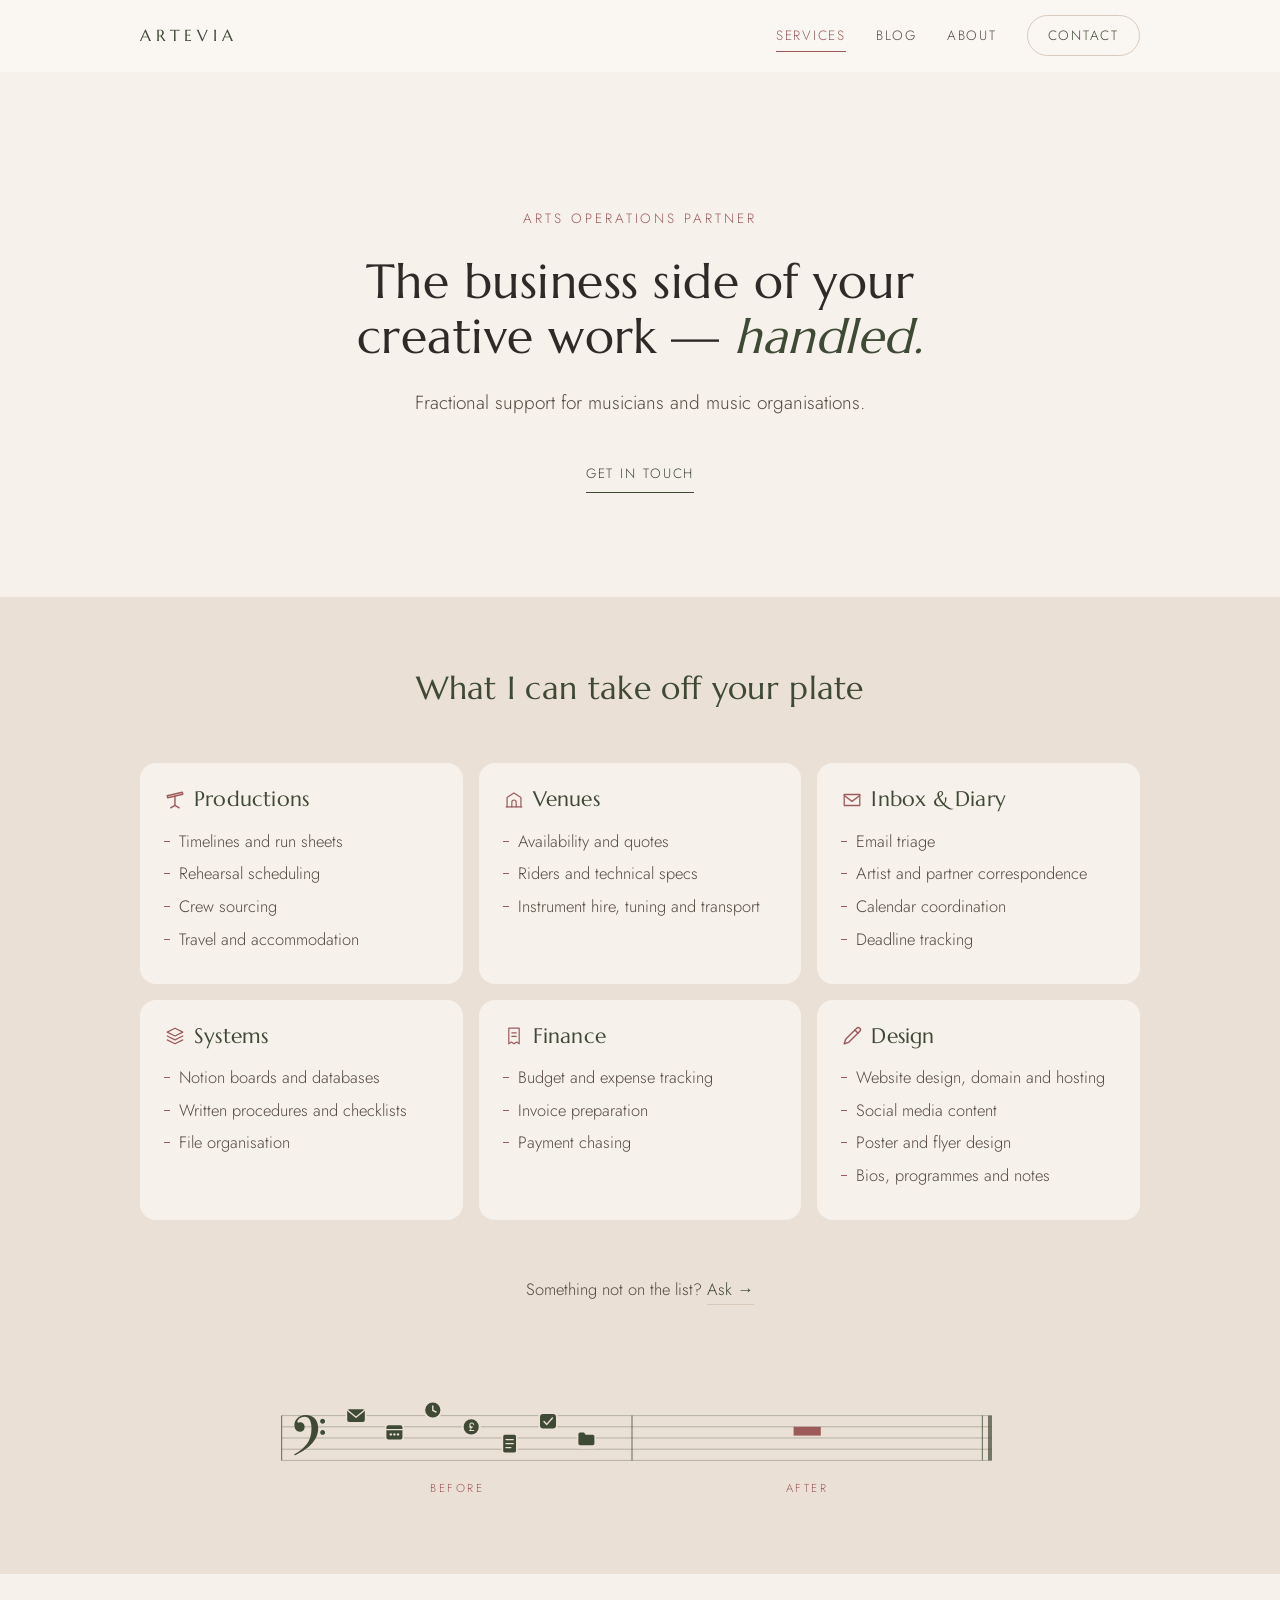
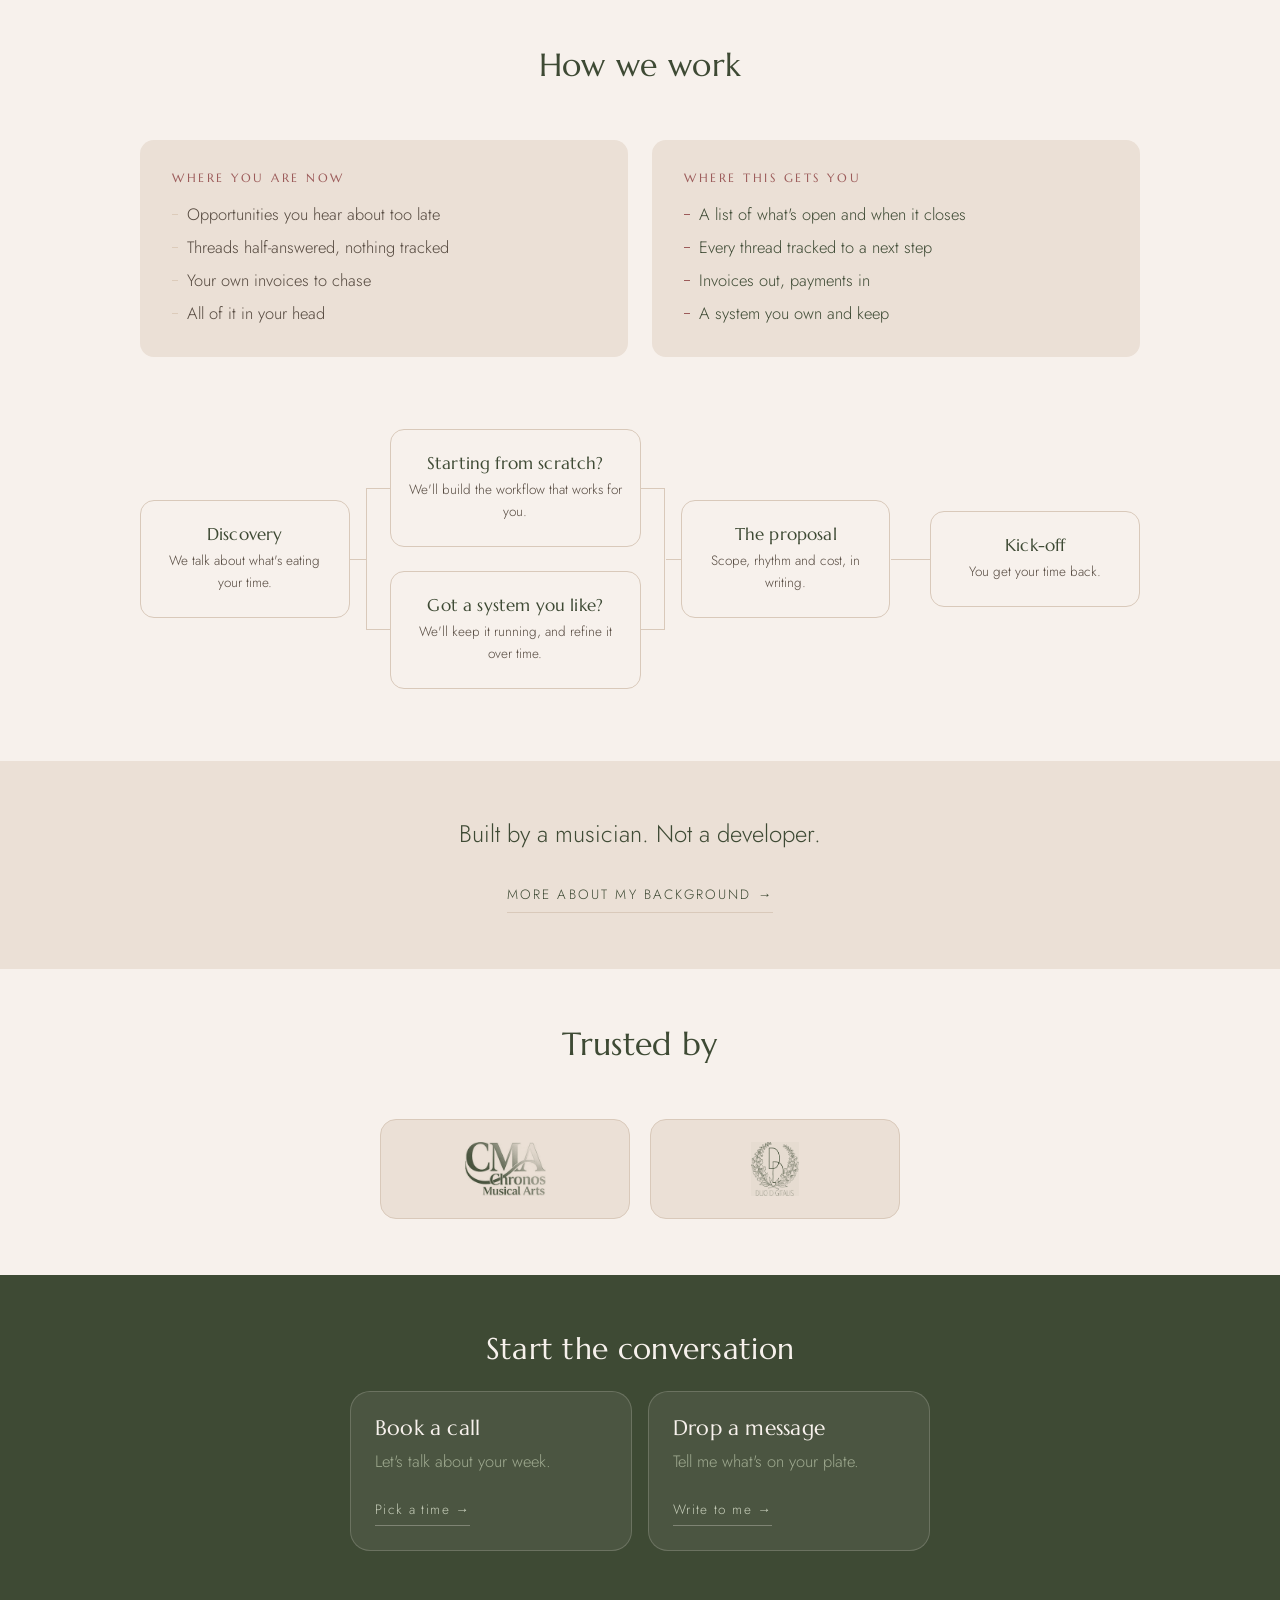
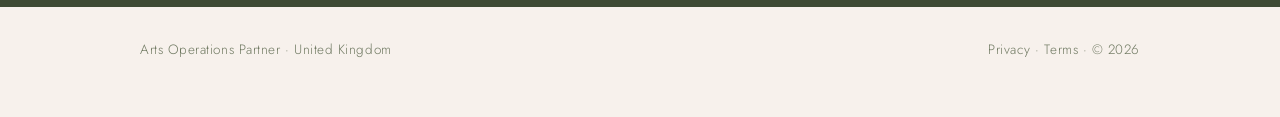
==== site/index.html @ c89f36dd "change calendly link" ====
<!DOCTYPE html>
<html lang="en">
<head>
<meta charset="UTF-8">
<meta name="viewport" content="width=device-width, initial-scale=1.0">
<title>Arts Operations Partner — for musicians and music organisations</title>

<link rel="preload" href="fonts/marcellus-latin-400-normal.woff2" as="font" type="font/woff2" crossorigin>
<link rel="preload" href="fonts/jost-latin-400-normal.woff2" as="font" type="font/woff2" crossorigin>
<link rel="stylesheet" href="site.css">
</head>
<body>

<!-- sticky top nav -->
<div class="nav nav--menu" id="nav">
  <div class="shell">
    <a class="mark" href="#top" aria-label="Back to top">
      <span class="wordmark">ArteVia</span>
    </a>
    <div class="nav-links">
      <a href="#services" data-target="services">Services</a>
      <a href="blog.html">Blog</a>
      <a href="about.html">About</a>
      <a class="nav-cta" href="#contact">Contact</a>
    </div>
    <button class="nav-toggle" id="navToggle" aria-expanded="false" aria-controls="navPanel" aria-label="Menu">
      <span></span><span></span><span></span>
    </button>
  </div>
  <div class="nav-panel" id="navPanel">
    <a href="#services">Services</a>
    <a href="blog.html">Blog</a>
    <a href="about.html">About</a>
    <a href="#contact">Contact</a>
  </div>
</div>

<div class="shell" id="top">
  <div class="hero">


    <div class="eyebrow">Arts Operations Partner</div>
    <h1>The business side of your creative work — <em>handled.</em></h1>
    <p class="hero-sub">Fractional support for musicians and music organisations.</p>
    <a class="cta" href="#contact">Get in touch</a>
  </div>
</div>

<section class="alt" id="services">
  <div class="shell">
    <h2 class="sec-h">What I can take off your plate</h2>
    <!-- Six outline marks, defined once and placed with <use>. Outline here
         deliberately: the notation figure below uses filled icons, so the two
         sets read as different kinds of thing. -->
    <svg class="ic-sprite" aria-hidden="true" focusable="false"><defs>
      <g id="ai-productions"><g transform="translate(-1.44 -3.08) scale(1.0968)"><path d="M4.5 9.5 L19.5 6 L20 8 L5 11.5 Z"/><path d="M12.2 10 V19"/><path d="M8 21.5 L12.2 19 L16.4 21.5"/></g></g>
      <g id="ai-venues"><g transform="translate(0.67 0.67) scale(0.9444)"><path d="M4 20 V9 L12 4 L20 9 V20"/><path d="M3 20 H21"/><path d="M9.5 20 V14.5 a2.5 2.5 0 0 1 5 0 V20"/></g></g>
      <g id="ai-inbox"><path d="M3.5 6 h17 v12 h-17 Z"/><path d="M3.5 7 L12 13.5 L20.5 7"/></g>
      <g id="ai-systems"><g transform="translate(0.67 0.67) scale(0.9444)"><path d="M12 3 L21 7.5 L12 12 L3 7.5 Z"/><path d="M3 12 L12 16.5 L21 12"/><path d="M3 16.5 L12 21 L21 16.5"/></g></g>
      <g id="ai-finance"><g transform="translate(0.67 0.67) scale(0.9444)"><path d="M6 3 h12 v18 l-3 -2 l-3 2 l-3 -2 l-3 2 Z"/><path d="M9.5 8.5 h5"/><path d="M9.5 12.5 h5"/></g></g>
      <g id="ai-design"><g transform="translate(-0.97 -1.87) scale(1.1184)"><path d="M4 20 l1.4 -4.4 L16.2 4.8 a2.1 2.1 0 0 1 3 3 L8.4 18.6 Z"/><path d="M14.4 6.6 l3 3"/></g></g>
    </defs></svg>

    <div class="areas">

      <div class="area">
        <div class="area-head">
          <svg class="area-ic" viewBox="0 0 24 24" aria-hidden="true"><use href="#ai-productions"/></svg>
          <h3>Productions</h3>
        </div>
        <ul>
        <li>Timelines and run sheets</li>
        <li>Rehearsal scheduling</li>
        <li>Crew sourcing</li>
        <li>Travel and accommodation</li>
        </ul>
      </div>

      <div class="area">
        <div class="area-head">
          <svg class="area-ic" viewBox="0 0 24 24" aria-hidden="true"><use href="#ai-venues"/></svg>
          <h3>Venues</h3>
        </div>
        <ul>
        <li>Availability and quotes</li>
        <li>Riders and technical specs</li>
        <li>Instrument hire, tuning and transport</li>
        </ul>
      </div>

      <div class="area">
        <div class="area-head">
          <svg class="area-ic" viewBox="0 0 24 24" aria-hidden="true"><use href="#ai-inbox"/></svg>
          <h3>Inbox &amp; Diary</h3>
        </div>
        <ul>
        <li>Email triage</li>
        <li>Artist and partner correspondence</li>
        <li>Calendar coordination</li>
        <li>Deadline tracking</li>
        </ul>
      </div>

      <div class="area">
        <div class="area-head">
          <svg class="area-ic" viewBox="0 0 24 24" aria-hidden="true"><use href="#ai-systems"/></svg>
          <h3>Systems</h3>
        </div>
        <ul>
        <li>Notion boards and databases</li>
        <li>Written procedures and checklists</li>
        <li>File organisation</li>
        </ul>
      </div>

      <div class="area">
        <div class="area-head">
          <svg class="area-ic" viewBox="0 0 24 24" aria-hidden="true"><use href="#ai-finance"/></svg>
          <h3>Finance</h3>
        </div>
        <ul>
        <li>Budget and expense tracking</li>
        <li>Invoice preparation</li>
        <li>Payment chasing</li>
        </ul>
      </div>

      <div class="area">
        <div class="area-head">
          <svg class="area-ic" viewBox="0 0 24 24" aria-hidden="true"><use href="#ai-design"/></svg>
          <h3>Design</h3>
        </div>
        <ul>
        <li>Website design, domain and hosting</li>
        <li>Social media content</li>
        <li>Poster and flyer design</li>
        <li>Bios, programmes and notes</li>
        </ul>
      </div>

    </div>


    <p class="pkg-more">Something not on the list? <a href="#contact">Ask →</a></p>


    <!-- Every part is defined once in <defs> and placed with <use>. To remove an
         icon, delete its <use> line — the definition stays put. To move one,
         change its x and y. Nothing here is a single welded drawing. -->
    <div class="bar-wrap">
      <svg class="bar-fig" viewBox="0 8 900 81" role="img"
           aria-label="A musical stave in two bars. The first has a key signature made of admin icons; the second contains only a rest.">
        <defs>

          <!-- structure -->
          <g id="fig-stave">
            <line x1="2" y1="30" x2="890" y2="30"/><line x1="2" y1="44" x2="890" y2="44"/>
            <line x1="2" y1="58" x2="890" y2="58"/><line x1="2" y1="72" x2="890" y2="72"/>
            <line x1="2" y1="86" x2="890" y2="86"/>
          </g>
          <g id="fig-bar"><line x1="0" y1="30" x2="0" y2="86"/></g>
          <g id="fig-end">
            <line class="barline" x1="0" y1="30" x2="0" y2="86"/>
            <rect class="barline-thick" x="7" y="30" width="5" height="56"/>
          </g>

          <!-- F clef, Bravura (SIL OFL). SMuFL: 1 em = 4 staff spaces, so at
               14px spacing the scale is 56/1000. y is flipped, font-up to SVG-down. -->
          <g id="fig-clef"><path class="fg" transform="scale(0.056,-0.056)" d="M8 -635C13 -635 19 -633 25 -630C271 -510 531 -332 531 -28C531 146 425 262 252 262C78 262 0 135 0 39C0 -41 42 -110 123 -110C186 -110 229 -66 229 -4C229 60 182 100 133 100C106 100 96 93 83 93C70 93 67 101 67 111C67 151 127 224 229 224C335 224 381 120 381 -37C381 -316 243 -472 10 -605C1 -610 -5 -615 -5 -623C-5 -629 -1 -635 8 -635ZM629 70C660 70 684 94 684 125C684 156 660 180 629 180C598 180 574 156 574 125C574 94 598 70 629 70ZM630 -179C661 -179 684 -156 684 -125C684 -94 661 -71 630 -71C599 -71 576 -94 576 -125C576 -156 599 -179 630 -179Z"/></g>

          <g id="fig-rest"><rect class="rest" x="-17" y="0" width="34" height="11"/></g>

          <!-- icons. Each begins with a .ko shape in the section colour, so the
               stave lines stop at the icon instead of running through it. -->
          <g id="ic-mail">
            <rect class="ko" x="-13" y="-10" width="26" height="20" rx="3"/>
            <rect class="fg" x="-11" y="-8" width="22" height="16" rx="2.5"/>
            <path class="ko-line" d="M-11 -7 L0 2 L11 -7"/>
          </g>
          <g id="ic-cal">
            <rect class="ko" x="-12" y="-11" width="24" height="22" rx="3"/>
            <rect class="fg" x="-10" y="-9" width="20" height="18" rx="2.5"/>
            <path class="ko-line" d="M-10 -3.5H10"/>
            <circle class="ko" cx="-4.5" cy="2.5" r="1.5"/>
            <circle class="ko" cx="0" cy="2.5" r="1.5"/>
            <circle class="ko" cx="4.5" cy="2.5" r="1.5"/>
          </g>
          <g id="ic-clock">
            <circle class="ko" r="12"/>
            <circle class="fg" r="9.5"/>
            <path class="ko-line" d="M0 -5V0.5L4 2.5"/>
          </g>
          <g id="ic-money">
            <circle class="ko" r="12"/>
            <circle class="fg" r="9.5"/>
            <text class="ko-text" x="0" y="5" font-size="15">£</text>
          </g>
          <g id="ic-doc">
            <rect class="ko" x="-10" y="-13" width="20" height="26" rx="3"/>
            <rect class="fg" x="-8" y="-11" width="16" height="22" rx="2"/>
            <path class="ko-line" d="M-4.5 -5H4.5M-4.5 0H4.5M-4.5 5H1.5"/>
          </g>
          <g id="ic-check">
            <rect class="ko" x="-12" y="-11" width="24" height="22" rx="4"/>
            <rect class="fg" x="-10" y="-9" width="20" height="18" rx="4"/>
            <path class="ko-line" d="M-5 0.5L-1.5 4L5.5 -4"/>
          </g>
          <g id="ic-folder">
            <rect class="ko" x="-12" y="-11" width="24" height="24" rx="3"/>
            <path class="fg" d="M-10 -5a2 2 0 0 1 2 -2h5l2 3h9a2 2 0 0 1 2 2v9a2 2 0 0 1 -2 2h-16a2 2 0 0 1 -2 -2z"/>
          </g>

        </defs>

        <use class="stv" href="#fig-stave"/>
        <use class="barline" href="#fig-bar" x="2"/>
        <use href="#fig-clef" x="18" y="44"/>

        <!-- bar 1 — a key signature of admin, in the order sharps are written -->
        <use href="#ic-mail"   x="95"  y="30"/>
        <use href="#ic-cal"    x="143" y="51"/>
        <use href="#ic-clock"  x="191" y="23"/>
        <use href="#ic-money"  x="239" y="44"/>
        <use href="#ic-doc"    x="287" y="65"/>
        <use href="#ic-check"  x="335" y="37"/>
        <use href="#ic-folder" x="383" y="58"/>

        <use class="barline" href="#fig-bar" x="440"/>

        <!-- bar 2 — nothing but a rest, centred in the bar it silences -->
        <use href="#fig-rest" x="659" y="44"/>

        <use href="#fig-end" x="878"/>
      </svg>

      <!-- labels are HTML, not SVG text: they can be restyled, translated or
           deleted without touching the drawing. Positioned on the bar centres. -->
      <p class="bar-labels">
        <span>Before</span>
        <span>After</span>
      </p>
    </div>
  </div>
</section>

<section id="start">
  <div class="shell">
    <h2 class="sec-h">How we work</h2>

    <div class="states">

      <div class="shift-col shift-now">
        <h3>Where you are now</h3>
        <ul>
          <li>Opportunities you hear about too late</li>
          <li>Threads half-answered, nothing tracked</li>
          <li>Your own invoices to chase</li>
          <li>All of it in your head</li>
        </ul>
      </div>

      <div class="shift-col shift-after">
        <h3>Where this gets you</h3>
        <ul>
          <li>A list of what's open and when it closes</li>
          <li>Every thread tracked to a next step</li>
          <li>Invoices out, payments in</li>
          <li>A system you own and keep</li>
        </ul>
      </div>

    </div>

    <div class="flow">

      <div class="flow-node">
        <h3>Discovery</h3>
        <p>We talk about what's eating your time.</p>
      </div>

      <div class="flow-split">
        <div class="flow-branches">
          <div class="flow-branch">
            <h3>Starting from scratch?</h3>
            <p>We'll build the workflow that works for you.</p>
          </div>
          <div class="flow-branch">
            <h3>Got a system you like?</h3>
            <p>We'll keep it running, and refine it over time.</p>
          </div>
        </div>
      </div>

      <div class="flow-node">
        <h3>The proposal</h3>
        <p>Scope, rhythm and cost, in writing.</p>
      </div>

      <div class="flow-node">
        <h3>Kick-off</h3>
        <p>You get your time back.</p>
      </div>

    </div>
  </div>
</section>

<section class="alt stance">
  <div class="shell">
    <p>Built by a musician. Not a developer.</p>
    <a class="more" href="about.html">More about my background →</a>
  </div>
</section>


<section id="trusted" class="tight">
  <div class="shell">
    <h2 class="sec-h">Trusted by</h2>
    <div class="trust-logos">
      <div class="trust-slot"><img src="logos/chronos.png" alt="Chronos Musical Arts" loading="lazy"></div>
      <div class="trust-slot"><img src="logos/duo.png" alt="Duo Digitalis" loading="lazy"></div>
    </div>
  </div>
</section>

<section class="closing" id="contact">
  <div class="shell">
    <h2>Start the conversation</h2>

    <div class="ways">

      <div class="way">
        <h3>Book a call</h3>
        <p>Let's talk about your week.</p>
        <a class="way-btn" href="https://calendly.com/hello-arte-via/30min" target="_blank" rel="noopener">Pick a time →</a>
      </div>

      <div class="way">
        <h3>Drop a message</h3>
        <p>Tell me what's on your plate.</p>
        <a class="way-btn" href="enquiry.html">Write to me →</a>
      </div>

    </div>
  </div>
</section>

<div class="shell">
  <footer>
    <span>Arts Operations Partner · United Kingdom</span>
    <span><a href="privacy.html">Privacy</a> · <a href="terms.html">Terms</a> · © 2026</span>
  </footer>
</div>

<script src="site.js"></script>

</body>
</html>
---- site/site.css ----
/* =============================================================
   ArteVia — shared stylesheet for every page
   -------------------------------------------------------------
   Where two pages disagreed, the homepage wins. The only
   exceptions are marked PAGE MODIFIER and explained inline.
   ============================================================= */


/* -------------------------------------------------------------
   0 · Fonts — self-hosted, deliberately
   -------------------------------------------------------------
   These were loaded from fonts.googleapis.com, which sends every
   visitor's IP address to Google before the page renders. A German
   court has held that this breaches GDPR without consent, and this
   site publishes a privacy policy saying it uses no trackers.
   Serving the files ourselves makes that sentence true and removes
   a render-blocking third-party request.

   Both faces are SIL Open Font License 1.1 — redistribution is
   permitted. Latin subset only, woff2 only, 44KB total.
   Marcellus © Astigmatic. Jost © The Jost Project Authors.
   ------------------------------------------------------------- */
@font-face{
  font-family:'Marcellus';font-style:normal;font-weight:400;font-display:swap;
  src:url('fonts/marcellus-latin-400-normal.woff2') format('woff2');
}
@font-face{
  font-family:'Jost';font-style:normal;font-weight:300;font-display:swap;
  src:url('fonts/jost-latin-300-normal.woff2') format('woff2');
}
@font-face{
  font-family:'Jost';font-style:normal;font-weight:400;font-display:swap;
  src:url('fonts/jost-latin-400-normal.woff2') format('woff2');
}
@font-face{
  font-family:'Jost';font-style:normal;font-weight:500;font-display:swap;
  src:url('fonts/jost-latin-500-normal.woff2') format('woff2');
}


/* -------------------------------------------------------------
   1 · Tokens
   ------------------------------------------------------------- */
:root{
  --bone:#F7F1EC;
  --sand:#EBE0D6;
  --sand-deep:#DCCBBA;
  --olive:#3E4A34;
  --olive-soft:#6E7860;
  --terracotta:#9C5B5A;
  --ink:#2E2A28;
  --ink-soft:#55493F;
  --line:#D9C9BA;
  --nav-h:72px;

  /* type scale — every step has one job */
  --t-micro:11.5px;   /* labels inside a component */
  --t-small:13.5px;   /* nav, footer, page eyebrows */
  --t-body:16.5px;    /* all body copy */
  --t-lead:19px;      /* lead paragraphs */
  --t-h3:21px;        /* card titles */
  --t-statement:24px; /* pull quotes */
  --t-h2:30px;        /* section headings */
  --t-h1:clamp(38px,4.8vw,54px);

  /* spacing scale — 8px base */
  --s-1:8px;  --s-2:16px; --s-3:24px; --s-4:32px;
  --s-5:40px; --s-6:56px; --s-7:72px; --s-8:96px;

  /* reading measure — overridden per page type below */
  --measure:1080px;
}


/* -------------------------------------------------------------
   2 · Reset and base
   ------------------------------------------------------------- */
*{box-sizing:border-box;margin:0;padding:0;}

html{scroll-behavior:smooth;scroll-padding-top:var(--nav-h);}

/* 300 stays. Tried 400 and it read heavy against Marcellus — the light weight
   is what keeps the body quiet under the serif headings. Don't "fix" this. */
body{
  font-family:'Jost',sans-serif;font-weight:300;
  color:var(--ink);background:var(--bone);
  line-height:1.6;font-size:var(--t-body);
  -webkit-font-smoothing:antialiased;
}

h1,h2,h3{
  font-family:'Marcellus',serif;font-weight:400;
  letter-spacing:0.01em;line-height:1.2;
}

a{color:inherit;}

/* STANDING RULE — a link never breaks across two lines, at any width.
   Applies to every link that is a short phrase or a call to action. */
.cta, .more, .way-btn, .pkg-more a, .nav-links a, .nav-panel a,
footer a, .closing a.mail{
  white-space:nowrap;
}


/* -------------------------------------------------------------
   3 · Layout
   ------------------------------------------------------------- */
.shell{max-width:var(--measure);margin:0 auto;padding:0 40px;}

/* --s-7, not --s-8. Every section pads top and bottom, so at a colour boundary
   the two stack and you see 192px of empty band rather than 96. 72 + 72 = 144
   is a boundary you can read as one gap. */
section{padding:var(--s-7) 0;}

/* sections with little in them get less. The stance is one line and a link; a
   full section's padding around it left it marooned. */
.tight{padding:var(--s-6) 0;}
.alt{background:var(--sand);}

/* PAGE MODIFIER — reading measure.
   Long-form prose at 1080px runs to ~140 characters a line, which is
   unreadable. These pages keep their narrower measure; everything else
   about them follows the homepage. */
body.page-about{--measure:900px;}
body.page-legal{--measure:760px;}

/* the nav bar spans the full width regardless of page measure */
.nav .shell{max-width:1080px;}


/* -------------------------------------------------------------
   4 · Navigation
   ------------------------------------------------------------- */
.nav{
  position:sticky;top:0;z-index:60;
  height:var(--nav-h);
  background:rgba(251,248,243,0.86);
  backdrop-filter:blur(10px);
  -webkit-backdrop-filter:blur(10px);
  border-bottom:1px solid transparent;
  transition:border-color .3s, background .3s;
}
.nav.scrolled{border-bottom-color:var(--line);}
.nav .shell{height:100%;display:flex;align-items:center;justify-content:space-between;}

/* wordmark — placeholder for a proper logo */
.mark{display:flex;align-items:center;gap:11px;text-decoration:none;}
.mark .wordmark{
  font-family:'Marcellus',serif;font-size:16px;
  letter-spacing:0.3em;text-transform:uppercase;
  color:var(--olive);transition:color .25s;
}
.mark:hover .wordmark{color:var(--terracotta);}

.nav-links{display:flex;align-items:center;gap:30px;}
.nav-links a{
  font-size:var(--t-small);letter-spacing:0.13em;text-transform:uppercase;
  color:var(--ink-soft);text-decoration:none;
  padding:6px 0;position:relative;
  transition:color .25s;
}
.nav-links a::after{
  content:"";position:absolute;left:0;bottom:0;
  width:0;height:1px;background:var(--terracotta);
  transition:width .3s;
}
.nav-links a:hover{color:var(--terracotta);}
.nav-links a.active{color:var(--terracotta);}
.nav-links a.active::after{width:100%;}
.nav-links a.nav-cta{
  color:var(--olive);border:1px solid var(--line);
  padding:9px 20px;border-radius:999px;
  transition:background .25s,color .25s,border-color .25s;
}
.nav-links a.nav-cta::after{display:none;}
.nav-links a.nav-cta:hover{background:var(--olive);color:var(--bone);border-color:var(--olive);}

/* hamburger — only rendered on pages with a full menu */
.nav-toggle{
  display:none;background:none;border:0;cursor:pointer;
  width:40px;height:40px;padding:9px 8px;
  align-items:center;justify-content:center;flex-direction:column;gap:5px;
}
.nav-toggle span{
  display:block;width:22px;height:1.4px;background:var(--olive);
  transition:transform .3s, opacity .2s;
}
.nav-toggle[aria-expanded="true"] span:nth-child(1){transform:translateY(6.4px) rotate(45deg);}
.nav-toggle[aria-expanded="true"] span:nth-child(2){opacity:0;}
.nav-toggle[aria-expanded="true"] span:nth-child(3){transform:translateY(-6.4px) rotate(-45deg);}

.nav-panel{
  display:none;
  position:fixed;left:0;right:0;top:var(--nav-h);
  background:var(--bone);border-bottom:1px solid var(--line);
  padding:var(--s-2) 0 var(--s-4);z-index:55;
}
.nav-panel.open{display:block;}
.nav-panel a{
  display:block;padding:15px 40px;
  font-size:var(--t-body);letter-spacing:0.1em;text-transform:uppercase;
  color:var(--ink-soft);text-decoration:none;
  border-bottom:1px solid var(--line);
}
.nav-panel a:last-child{border-bottom:0;color:var(--terracotta);}


/* -------------------------------------------------------------
   5 · Footer
   ------------------------------------------------------------- */
footer{
  padding:var(--s-4) 0 var(--s-6);
  display:flex;justify-content:space-between;
  font-size:var(--t-small);letter-spacing:0.04em;
  color:var(--olive-soft);
}
footer a{color:var(--olive-soft);text-decoration:none;}
footer a:hover{color:var(--terracotta);}


/* =============================================================
   6 · Homepage
   ============================================================= */

/* hero — type only, no portrait */
.hero{
  text-align:center;
  padding:clamp(88px,12vw,136px) 0 clamp(72px,9vw,104px);
}

.eyebrow{
  font-size:var(--t-small);letter-spacing:0.22em;text-transform:uppercase;
  color:var(--terracotta);margin-bottom:var(--s-3);
}
/* 24ch is the width at which this headline lands on two lines instead of three.
   17ch and 20ch both broke it three ways — the earlier widening changed where
   the breaks fell without removing one. balance keeps the two lines even, and
   stops a short orphan if the wording changes. */
.hero h1{
  font-size:clamp(34px,4.2vw,48px);margin:0 auto 24px;
  max-width:24ch;line-height:1.16;text-wrap:balance;
}
.hero h1 em{font-style:italic;color:var(--olive);}
/* 62ch ~= 590px, just wider than the h1's 24ch measure and just wider than this
   sentence needs — so the headline takes two lines, the sub takes one, and both
   blocks are the same width. 40ch was set against the old narrower h1 and now
   wraps the sub for no reason. */
.hero-sub{
  font-size:var(--t-lead);color:var(--ink-soft);
  line-height:1.5;max-width:62ch;margin:0 auto 42px;text-wrap:balance;
}
.cta{
  display:inline-block;font-size:var(--t-small);
  letter-spacing:0.14em;text-transform:uppercase;
  color:var(--olive);text-decoration:none;padding-bottom:7px;
  border-bottom:1px solid var(--olive);
  transition:color .25s,border-color .25s,letter-spacing .25s;
}
.cta:hover{color:var(--terracotta);border-color:var(--terracotta);letter-spacing:0.19em;}

/* 32ch, not 22ch. The old cap was narrower than the longest heading on the
   site, so "What I Can Take Off Your Plate" was forced to wrap and left "Plate"
   alone on the second line. 32ch fits it on one; the cap stays so a future
   longer heading can't run the full 1080px. text-wrap:balance is the safety
   net — anything that does wrap splits evenly instead of orphaning a word.
   Ignored by older browsers, which simply wrap as before. */
/* sentence case, and a step up from --t-h2. Title Case in Marcellus stacks a
   lot of capitals in a serif, which was most of the heaviness. */
.sec-h{
  font-size:32px;color:var(--olive);
  margin:0 auto var(--s-6);max-width:32ch;text-align:center;
  text-wrap:balance;
}

.more{
  display:inline-block;margin-top:32px;
  font-size:var(--t-small);letter-spacing:0.16em;text-transform:uppercase;
  color:var(--olive);text-decoration:none;
  border-bottom:1px solid var(--line);padding-bottom:6px;
  transition:color .25s,border-color .25s;
}
.more:hover{color:var(--terracotta);border-color:var(--terracotta);}

/* the whole joke in one system: a key signature of admin, then a bar of rest */
/* ---- the notation figure ----
   Built from parts: every piece is a <g id> in <defs>, placed with <use>.
   Deleting an icon is deleting one <use> line.

   --fig-bg is the colour the icons knock out of the stave with. It has to match
   whatever section the figure sits in — change it in one place, not seven. */
.bar-fig{
  display:block;width:100%;max-width:720px;height:auto;margin:0 auto;
  --fig-bg:var(--sand);
}
.bar-fig .stv{stroke:var(--olive);stroke-width:1;opacity:.4;}
.bar-fig .barline{stroke:var(--olive);stroke-width:1.4;opacity:.7;}
.bar-fig .barline-thick{fill:var(--olive);opacity:.7;}
.bar-fig .rest{fill:var(--terracotta);}

/* three roles, and only three: the icon body, the knockout behind it, and the
   detail drawn back out of the body in the knockout colour */
.bar-fig .fg{fill:var(--olive);}
.bar-fig .ko{fill:var(--fig-bg);}
.bar-fig .fg-line{
  fill:none;stroke:var(--olive);stroke-width:2;stroke-linecap:round;
}
.bar-fig .ko-line{
  fill:none;stroke:var(--fig-bg);stroke-width:1.8;
  stroke-linecap:round;stroke-linejoin:round;
}
/* the £ is the real glyph from Jost rather than nine hand-drawn beziers, which
   at 19px across read as a smudge */
.bar-fig .ko-text{
  fill:var(--fig-bg);font-family:'Jost',sans-serif;font-weight:400;
  text-anchor:middle;
}

/* labels are HTML now. Placed on the true bar centres — 221 and 659 of the 900
   viewBox — rather than at a rough 25% and 75%. */
.bar-wrap{margin-top:var(--s-8);}
.bar-labels{
  position:relative;max-width:720px;margin:var(--s-2) auto 0;height:1.4em;
}
.bar-labels span{
  position:absolute;transform:translateX(-50%);
  font-size:var(--t-micro);letter-spacing:0.22em;text-transform:uppercase;
  color:var(--terracotta);
}
.bar-labels span:nth-child(1){left:24.6%;}
.bar-labels span:nth-child(2){left:73.2%;}

/* ---- how it works: two states across the top, the process left to right ----
   States answer "what changes", the diagram answers "how" — outcome first,
   mechanism second. Running the flow horizontally uses the width the section
   already has instead of stacking into a tall thin column. */
.states{
  display:grid;grid-template-columns:1fr 1fr;gap:var(--s-3);
  margin-bottom:var(--s-7);
}

/* filled, not outlined — the opposite construction to the diagram below, so
   the two halves of the section don't read as the same kind of thing */
.shift-col{
  background:var(--sand);
  border-radius:14px;
  padding:var(--s-4);
}
.shift-col h3{
  font-size:var(--t-micro);letter-spacing:0.22em;text-transform:uppercase;
  color:var(--terracotta);margin-bottom:var(--s-2);
}
.shift-col ul{list-style:none;}
.shift-col li{
  font-size:var(--t-body);line-height:1.5;
  padding:0 0 var(--s-1) 15px;position:relative;
}
.shift-col li:last-child{padding-bottom:0;}
.shift-col li::before{
  content:"";position:absolute;left:0;top:12px;
  width:6px;height:1px;background:var(--sand-deep);
}
.shift-now li{color:var(--ink-soft);}
.shift-after li{color:var(--olive);}
.shift-after li::before{background:var(--terracotta);}

.stance{text-align:center;padding:var(--s-6) 0;}
.stance p{
  font-size:var(--t-statement);color:var(--olive);
  line-height:1.45;max-width:34ch;margin:0 auto;
}
.stance .more{margin-top:var(--s-4);}

/* ---- the six areas, all open ----
   This was a tabbed picker. It was right when each panel held a package name,
   a duration, a promise, five deliverables and a "you keep" line — sixty-odd
   words, far too much to show six of. The content then shrank to a heading and
   three to five items of two or three words, at which point six tabs, ARIA
   wiring, a JS handler and eighty lines of CSS existed to hide seventy words,
   and the densest section on the page displayed the least. */
.areas{
  display:grid;grid-template-columns:repeat(3,minmax(0,1fr));
  gap:var(--s-2);
}
.area{
  background:var(--bone);border-radius:16px;
  padding:var(--s-3) var(--s-3) var(--s-4);
}
/* the sprite is markup only — it defines the symbols and draws nothing */
.ic-sprite{display:none;}

/* gap 8, not 11. Each icon carries about 3px of its own whitespace inside the
   viewBox, so 11 rendered as ~14 and the mark drifted away from the word.
   margin-bottom stays --s-2. Tried --s-3 on the theory that the title needed
   more air than the gap between items — it doesn't. The title is Marcellus at
   21px in olive with an icon beside it; nothing is going to mistake it for a
   bullet, and 24px just opened a hole under it. */
.area-head{
  display:flex;align-items:center;gap:8px;
  margin-bottom:var(--s-2);
}
/* outline, terracotta, hairline — the same 1.4px weight as the barlines and the
   flow connectors, so the icons join the family rather than sitting on top of
   it. Terracotta because it is the one colour with no field anywhere on the
   page; six hairline marks is enough to register without shouting. */
.area-ic{
  width:22px;height:22px;flex:none;
  fill:none;stroke:var(--terracotta);stroke-width:1.4;
  stroke-linecap:round;stroke-linejoin:round;
}
.area-ic use{overflow:visible;}
.area h3{font-size:var(--t-h3);color:var(--olive);margin-bottom:0;}
.area ul{list-style:none;}
/* 9px was off the 8px scale, and .shift-col li — the same construction on the
   same page — used 12. Both are --s-1 now. */
.area li{
  font-size:var(--t-body);line-height:1.5;color:var(--ink-soft);
  padding:0 0 var(--s-1) 15px;position:relative;
}
.area li:last-child{padding-bottom:0;}
.area li::before{
  content:"";position:absolute;left:0;top:12px;
  width:6px;height:1px;background:var(--terracotta);
}

.pkg-more{
  margin:var(--s-6) 0 0;
  text-align:center;font-size:var(--t-body);color:var(--ink-soft);
}
.pkg-more a{
  color:var(--olive);text-decoration:none;
  border-bottom:1px solid var(--line);padding-bottom:3px;
  transition:color .25s,border-color .25s;
}
.pkg-more a:hover{color:var(--terracotta);border-color:var(--terracotta);}


/* ---- the flow, running left to right ----
   Four columns: conversation, the fork, proposal, begin. The fork column is
   wider because it holds two boxes. */
.flow{
  display:grid;grid-template-columns:1fr 1.2fr 1fr 1fr;
  gap:var(--s-5);align-items:center;text-align:center;
}
.flow-node,
.flow-branch{
  background:var(--bone);
  border:1px solid var(--line);
  border-radius:14px;
  padding:var(--s-3) var(--s-2);
}
.flow-node h3,
.flow-branch h3{font-size:var(--t-body);color:var(--olive);margin-bottom:5px;}
.flow-node p,
.flow-branch p{font-size:var(--t-small);color:var(--ink-soft);}

/* horizontal connector into every column after the first */
.flow > * + *{position:relative;}
.flow > * + *::before{
  content:"";position:absolute;
  left:calc(var(--s-5) * -1);top:50%;
  width:var(--s-5);height:1px;
  background:var(--line);
}

/* the fork's connectors stop short. The bracket already occupies --s-3 of the
   gap on each side, so a full-length line would be drawn twice over the same
   pixels — which is what made those two segments look heavier than the rest. */
.flow-split::before{width:calc(var(--s-5) - var(--s-3));}
.flow-split + *::before{
  left:calc((var(--s-5) - var(--s-3)) * -1);
  width:calc(var(--s-5) - var(--s-3));
}

/* the fork: a bracket out to two branches, then back together.
   flex:1 forces the branches to equal height, which is what lets the arm
   positions below be exact. */
.flow-branches{position:relative;display:flex;flex-direction:column;gap:var(--s-3);}
.flow-branch{flex:1;}
.flow-branches::before,
.flow-branches::after{
  content:"";position:absolute;
  top:calc(25% - var(--s-3) / 4);
  bottom:calc(25% - var(--s-3) / 4);
  width:var(--s-3);
  border-top:1px solid var(--line);
  border-bottom:1px solid var(--line);
}
.flow-branches::before{left:calc(var(--s-3) * -1);border-left:1px solid var(--line);}
.flow-branches::after{right:calc(var(--s-3) * -1);border-right:1px solid var(--line);}


/* trusted by */
/* two slots, not four. Four boxes reading "Logo" said no clients louder than an
   absent section would have; a real pair says more than a padded row. */
.trust-logos{
  display:grid;grid-template-columns:repeat(2,1fr);gap:20px;
  max-width:520px;margin:0 auto;
}
/* sand, not bone — this section is no longer .alt, so a bone slot on a bone
   background would disappear. Flipping the section broke the sand run that had
   the stance and Trusted by merging into one undifferentiated band. */
.trust-slot{
  background:var(--sand);border:1px solid var(--line);border-radius:16px;
  height:100px;padding:18px;
  display:flex;align-items:center;justify-content:center;
}
.trust-slot img{max-height:54px;max-width:100%;object-fit:contain;}


/* =============================================================
   7 · Closing block — homepage and about
   ============================================================= */
/* --s-6, not --s-8. Two cards holding six short lines don't need 96px of olive
   above and below them; the block was ~400px of colour for very little. */
.closing{background:var(--olive);color:var(--bone);text-align:center;padding:var(--s-6) 0;}
.closing h2{font-size:var(--t-h2);margin-bottom:var(--s-3);}
.closing p{color:#C7CEBA;max-width:46ch;margin:0 auto var(--s-5);}
.closing a.mail{
  font-family:'Marcellus',serif;font-size:var(--t-h3);color:var(--bone);text-decoration:none;
  border-bottom:1px solid rgba(251,248,243,0.4);padding-bottom:6px;
  transition:border-color .25s;
}
.closing a.mail:hover{border-color:var(--bone);}

/* 580, not 640. Each card held a longest line of ~215px inside 264px of content
   width, so both were carrying about 50px of slack — wide boxes with three
   short things in them. */
.ways{
  display:grid;grid-template-columns:1fr 1fr;gap:var(--s-2);
  max-width:580px;margin:0 auto;text-align:left;
}
/* even padding. It was 32 top, 24 sides and bottom — the extra 8px at the top
   was doing nothing except making the card taller than it needed to be. */
.way{
  background:rgba(247,241,236,0.07);
  border:1px solid rgba(247,241,236,0.18);
  border-radius:20px;padding:var(--s-3);
  display:flex;flex-direction:column;
}
.way h3{font-size:var(--t-h3);color:var(--bone);margin-bottom:var(--s-1);}
.way p{
  color:#9FAA90;font-size:var(--t-body);line-height:1.55;
  max-width:none;margin:0 0 var(--s-3);flex:1;
}
.way-btn{
  align-self:flex-start;
  font-size:var(--t-small);letter-spacing:0.1em;
  color:#C7CEBA;text-decoration:none;
  border-bottom:1px solid rgba(247,241,236,0.3);padding-bottom:5px;
  transition:color .25s,border-color .25s;
}
.way-btn:hover{color:var(--bone);border-color:var(--bone);}


/* =============================================================
   8 · About page
   ============================================================= */
/* .head is shared with the legal pages, so anything specific to About
   is scoped — otherwise max-width:16ch would clamp "Privacy Policy" too. */
.head{padding:var(--s-8) 0 0;}
/* a step below the homepage hero, deliberately. --t-h1 tops out at 54px and the
   hero was brought down to 48 — which left every interior page with a bigger
   headline than the homepage. The hero should be the largest type on the site. */
.head h1{font-size:clamp(30px,3.6vw,42px);margin-bottom:var(--s-3);}
/* 20ch, not 16ch. At 16ch this headline broke three ways — "I came to /
   operations from / the stage." — which is one line more than it needs.
   18ch is the exact threshold; 20 leaves room if the wording changes. */
.page-about .head h1{max-width:20ch;text-wrap:balance;}
/* bottom padding is deliberate: without it the sand of .beliefs starts flush
   against the last line of the education block, and the colour change reads as
   a mistake. The 96px below keeps the boundary clear of the text. */
.portrait-row{
  display:grid;grid-template-columns:0.8fr 1.2fr;
  gap:var(--s-6);align-items:start;padding:var(--s-7) 0 var(--s-6);
}
.arch{
  width:100%;aspect-ratio:3/4;
  border-radius:50% 50% 8px 8px / 42% 42% 4px 4px;
  background:var(--sand);border:1px solid var(--line);
  display:flex;align-items:center;justify-content:center;
  color:var(--olive-soft);font-size:var(--t-micro);
  letter-spacing:0.16em;text-transform:uppercase;
  overflow:hidden;
}
.arch img{width:100%;height:100%;object-fit:cover;}
.portrait-row p{color:var(--ink-soft);}
.portrait-row p + p{margin-top:var(--s-3);}
.name{font-size:var(--t-h3);color:var(--olive);margin-bottom:var(--s-2);}

.edu-mini{margin-top:var(--s-5);}
/* terracotta, not olive-soft — every other micro label on the site is
   terracotta. olive-soft is footer and secondary text. */
.edu-mini .lab{
  font-size:var(--t-micro);letter-spacing:0.28em;text-transform:uppercase;
  color:var(--terracotta);margin-bottom:var(--s-1);
}
.edu-mini p{font-size:var(--t-small);color:var(--ink-soft);line-height:1.6;}
.edu-mini p + p{margin-top:var(--s-2);}
.edu-mini strong{font-weight:400;color:var(--olive);}

.beliefs{background:var(--sand);}
.beliefs .inner{max-width:62ch;}
.beliefs h2{font-size:var(--t-h2);color:var(--olive);margin-bottom:var(--s-4);}
.beliefs p{color:var(--ink-soft);font-size:var(--t-body);}
.beliefs p + p{margin-top:var(--s-3);}


/* =============================================================
   9 · Legal pages — privacy, terms
   ============================================================= */
.page-legal .head{padding:var(--s-8) 0 var(--s-5);}
.page-legal .head h1{margin-bottom:var(--s-2);max-width:none;}
/* that margin exists to clear the "Last updated" line. On pages without one —
   the enquiry form — it's a dangling 16px with nothing under it to separate. */
.head h1:last-child{margin-bottom:0;}
.updated{font-size:var(--t-small);color:var(--olive-soft);letter-spacing:0.06em;}

.doc{padding-bottom:var(--s-8);}
.doc h2{font-size:var(--t-h3);color:var(--olive);margin:var(--s-6) 0 var(--s-2);}
.doc p{color:var(--ink-soft);margin-bottom:var(--s-2);}
.doc ul{list-style:none;margin:0 0 var(--s-2);}
.doc li{color:var(--ink-soft);padding-left:18px;position:relative;margin-bottom:var(--s-1);}
.doc li::before{
  content:"";position:absolute;left:0;top:10px;
  width:5px;height:5px;border-radius:50%;background:var(--sand-deep);
}

/* the global rule is a{color:inherit}, which would make links inside
   long-form prose invisible. Prose links stay visibly links. */
.doc a{
  color:var(--olive);
  text-decoration:underline;
  text-underline-offset:3px;
  text-decoration-color:var(--sand-deep);
  transition:color .25s, text-decoration-color .25s;
}
.doc a:hover{color:var(--terracotta);text-decoration-color:var(--terracotta);}

.note{
  background:var(--sand);border-radius:14px;padding:var(--s-3);
  font-size:var(--t-small);color:var(--ink-soft);margin:var(--s-5) 0;
}


/* =============================================================
   9b · Writing — index and posts
   -------------------------------------------------------------
   Posts reuse .doc from the legal pages, which already has the
   right measure, list markers and visible link styling for
   long-form prose. Only the index needs rules of its own.
   ============================================================= */
body.page-blog{--measure:860px;}

.post-list{list-style:none;margin:var(--s-6) 0 0;}
.post-item{border-top:1px solid var(--line);}
.post-item:last-child{border-bottom:1px solid var(--line);}
.post-item a{
  display:block;padding:var(--s-4) 0;text-decoration:none;
  transition:opacity .25s;
}
.post-item a:hover{opacity:.72;}
.post-date{
  display:block;font-size:var(--t-micro);letter-spacing:0.22em;
  text-transform:uppercase;color:var(--terracotta);margin-bottom:var(--s-1);
}
.post-item h2{font-size:var(--t-h3);color:var(--olive);margin-bottom:6px;}
.post-item p{font-size:var(--t-body);color:var(--ink-soft);max-width:60ch;}

/* the honest empty state — says what's coming rather than pretending
   there's something here. Delete once the first post is up. */
.post-empty{
  margin:var(--s-6) 0 var(--s-8);
  padding:var(--s-5) 0 0;border-top:1px solid var(--line);
}
.post-empty p{font-size:var(--t-lead);color:var(--ink-soft);max-width:56ch;}
.post-empty .more{margin-top:var(--s-4);}

/* a post's opening paragraph carries more weight than its body */
.standfirst{
  font-size:var(--t-lead);color:var(--olive);line-height:1.5;
  margin-bottom:var(--s-4);
}
.post-end{margin-top:var(--s-6);padding-top:var(--s-4);border-top:1px solid var(--line);}


/* =============================================================
   9c · Enquiry form
   -------------------------------------------------------------
   Plain HTML posting to Formspree. No script, no CAPTCHA, so the
   page still makes no third-party request until someone submits.
   ============================================================= */
/* no top margin of its own — .head already contributes 40px below the title,
   and stacking --s-6 on top of that opened a 112px hole with nothing in it */
.enquiry{max-width:560px;margin:0;}
.field{margin-bottom:var(--s-3);}

/* labels are quiet. They were --t-micro uppercase terracotta, which put five
   eyebrow-weight headings down a single form and made it shout. Terracotta now
   appears once on this page, on the eyebrow above the title, which is what an
   accent colour is for. */
.field label{
  display:block;margin-bottom:7px;
  font-size:var(--t-small);color:var(--ink-soft);letter-spacing:0.02em;
}
.field .opt{color:var(--olive-soft);}

/* sand fill, not bone — on a bone page a bone input is defined only by its
   hairline, and reads as an outline rather than something to type in */
.field input,
.field select,
.field textarea{
  width:100%;font:inherit;font-size:var(--t-body);color:var(--ink);
  background:var(--sand);
  border:1px solid var(--line);border-radius:10px;
  padding:13px 15px;
  transition:border-color .2s, box-shadow .2s;
}
.field textarea{resize:vertical;line-height:1.6;min-height:150px;}
.field input:focus,
.field select:focus,
.field textarea:focus{
  outline:none;border-color:var(--olive-soft);
  box-shadow:0 0 0 3px rgba(110,120,96,0.12);
}

/* the one solid element on the page — this is the primary action, and every
   other button-ish thing on the site is a text link with a rule under it.
   Radius matches the inputs so the form reads as one object. */
.enquiry button{
  cursor:pointer;font:inherit;
  font-size:var(--t-small);letter-spacing:0.14em;text-transform:uppercase;
  color:var(--bone);background:var(--olive);
  border:1px solid var(--olive);border-radius:10px;
  padding:15px 34px;margin-top:var(--s-3);
  transition:background .25s, border-color .25s;
}
.enquiry button:hover{background:var(--terracotta);border-color:var(--terracotta);}
.enquiry button:focus-visible{outline:2px solid var(--terracotta);outline-offset:3px;}

/* the honeypot has to exist in the DOM and never be seen or focused */
.hp{position:absolute;left:-9999px;width:1px;height:1px;overflow:hidden;}

.enquiry-alt{
  margin-top:var(--s-6);padding-top:var(--s-4);
  border-top:1px solid var(--line);
  font-size:var(--t-body);color:var(--ink-soft);
}
.enquiry-alt a{color:var(--olive);text-decoration:none;border-bottom:1px solid var(--line);padding-bottom:3px;white-space:nowrap;}
.enquiry-alt a:hover{color:var(--terracotta);border-color:var(--terracotta);}


/* =============================================================
   10 · Responsive
   ============================================================= */
@media (max-width:980px){
  .nav-links{gap:18px;}
  .nav-links a{font-size:12.5px;letter-spacing:0.09em;}
}

@media (max-width:900px){
  .areas{grid-template-columns:1fr 1fr;}
  .trust-logos{max-width:420px;}

  /* four columns stop fitting here. The flow turns back into a vertical
     sequence: connectors move from the left edge to the top, and the fork
     bracket is dropped because a stack doesn't need one. */
  .states{grid-template-columns:1fr;}
  .flow{grid-template-columns:1fr;gap:var(--s-3);}
  .flow > * + *::before{
    left:calc(50% - 0.5px);top:calc(var(--s-3) * -1);
    width:1px;height:var(--s-3);
  }
  .flow-branches::before,
  .flow-branches::after{display:none;}
  .flow-split::before,
  .flow-split + *::before{left:calc(50% - 0.5px);width:1px;}
  .flow-branch + .flow-branch{position:relative;}
  .flow-branch + .flow-branch::before{
    content:"";position:absolute;
    top:calc(var(--s-3) * -1);left:calc(50% - 0.5px);
    width:1px;height:var(--s-3);
    background:var(--line);
  }
}

@media (max-width:760px){
  .portrait-row{grid-template-columns:1fr;gap:var(--s-5);}
  .arch{max-width:260px;}
}

@media (max-width:700px){
  .shell{padding:0 22px;}
  .areas{grid-template-columns:1fr;}

  /* only pages with a hamburger hide their inline links */
  .nav--menu .nav-links{display:none;}
  .nav--menu .nav-toggle{display:flex;}
  .nav-panel a{padding-left:22px;padding-right:22px;}

  .pkg-more a{white-space:nowrap;}
  .ways{grid-template-columns:1fr;}

  section{padding:56px 0;}
  footer{flex-direction:column;gap:8px;}
}
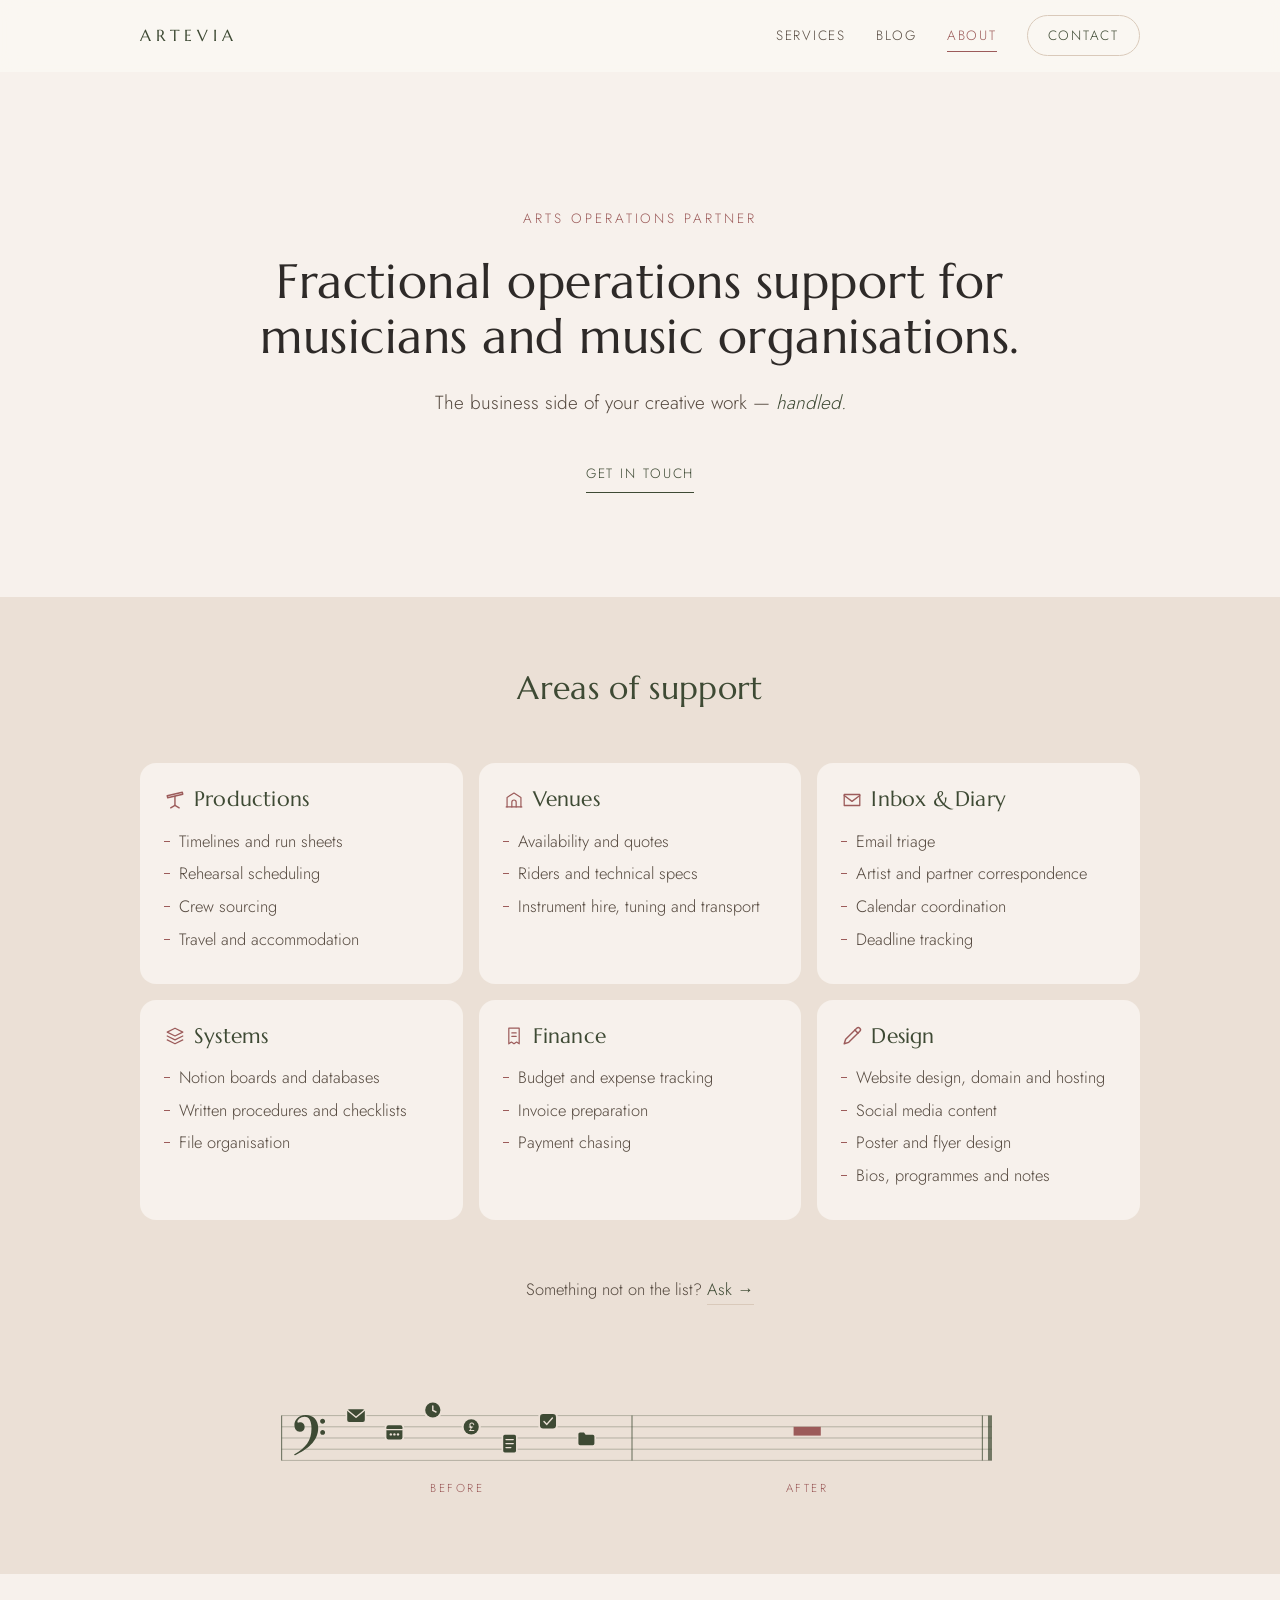
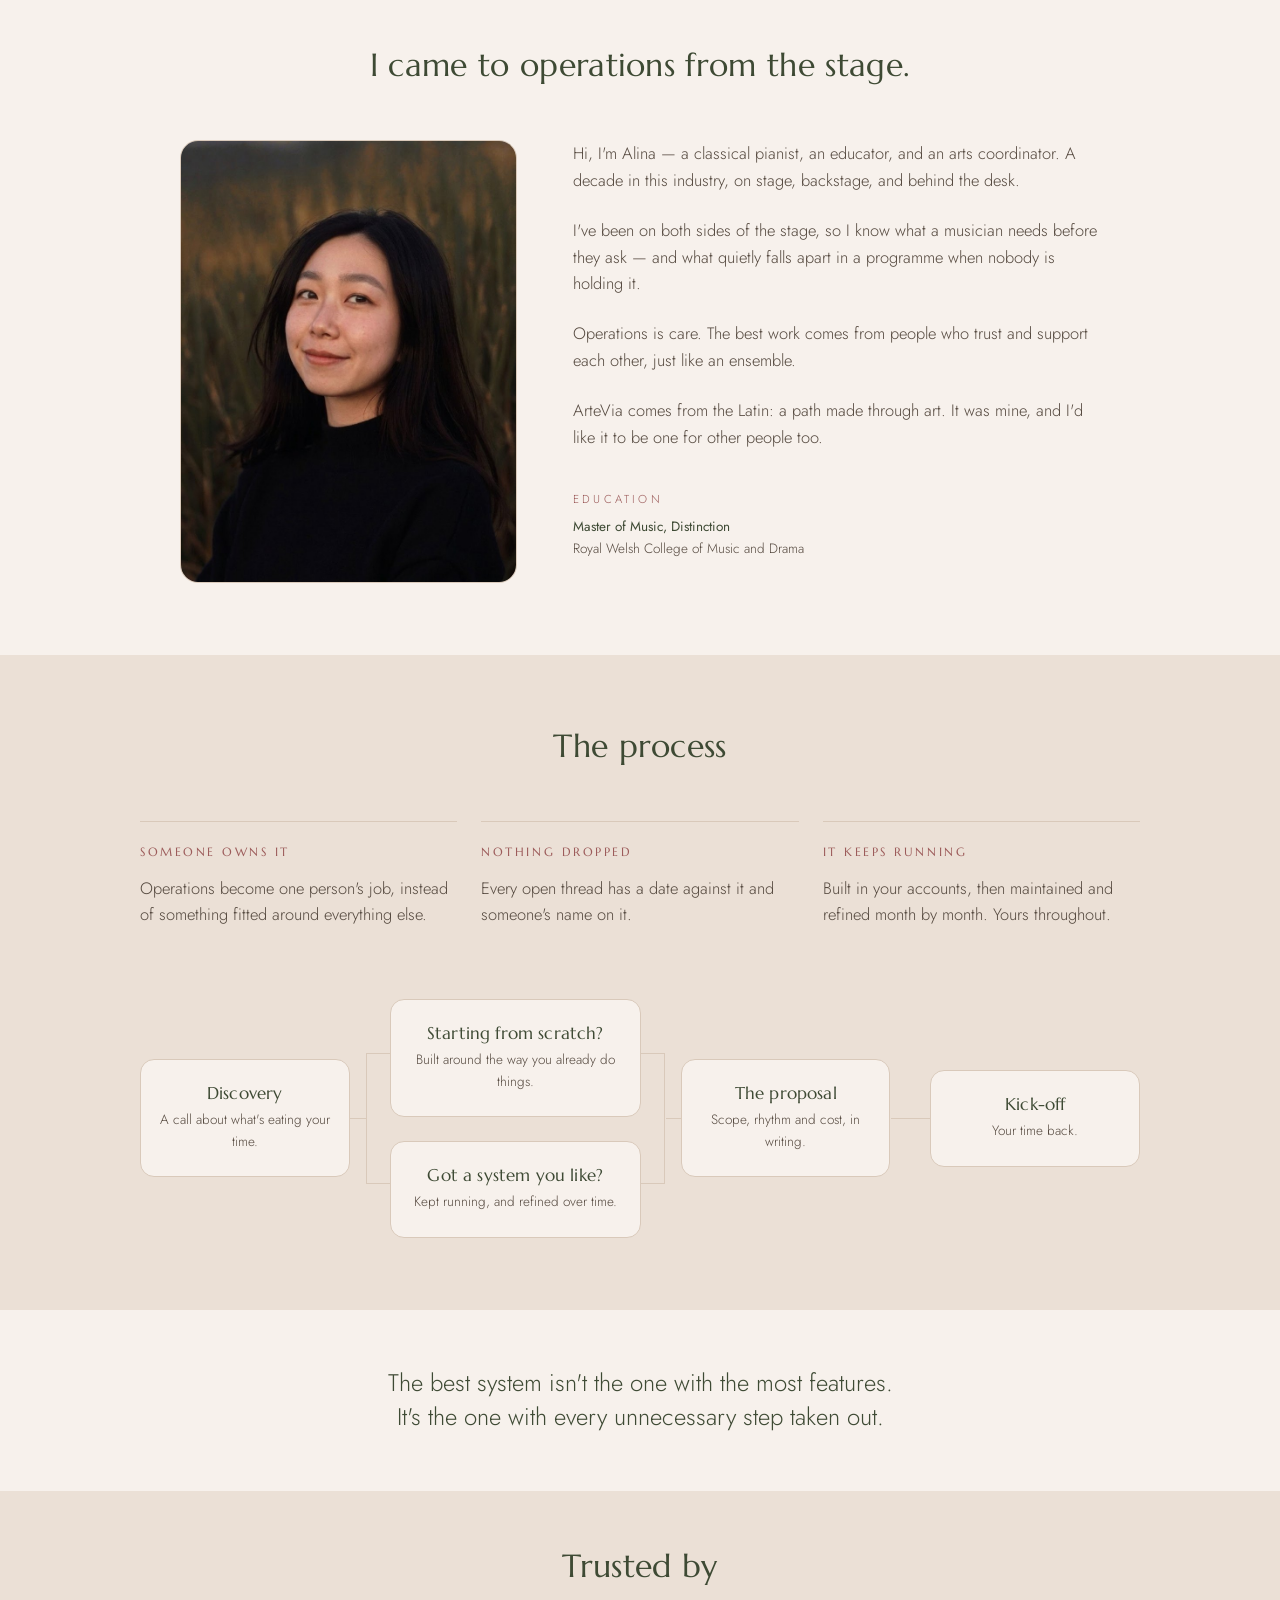
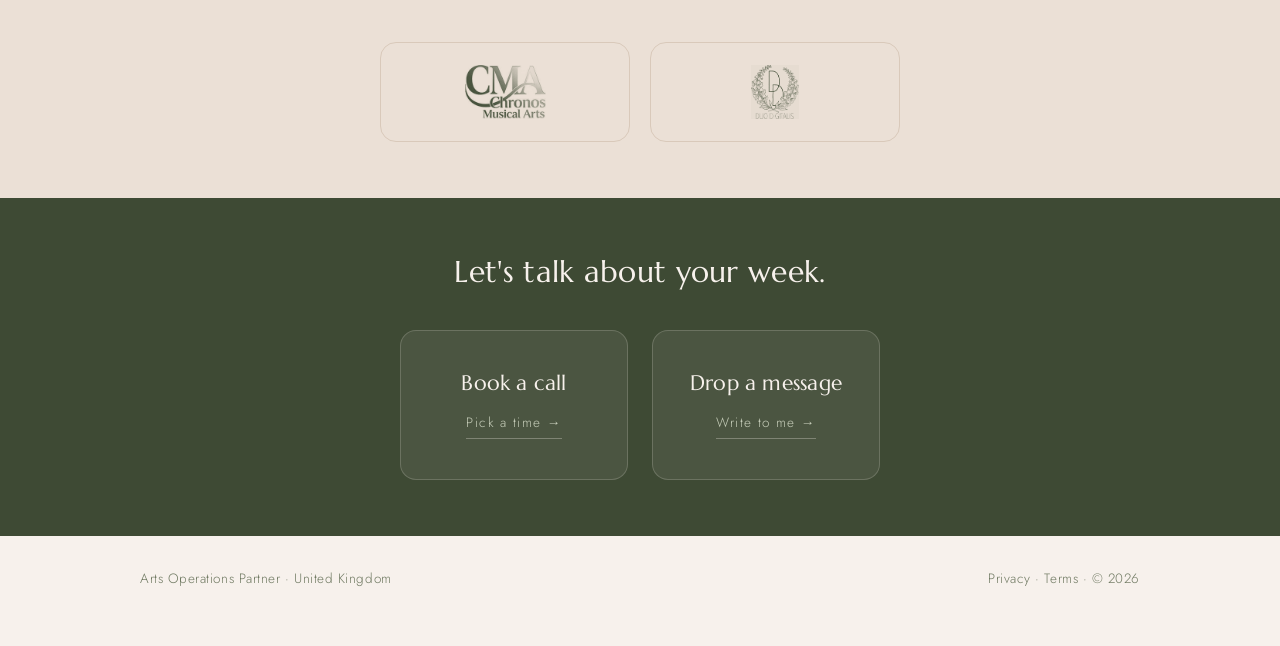
==== commit 7b4471db: "Merge about to home page" ====
--- a/site/index.html
+++ b/site/index.html
@@ -5,6 +5,10 @@
 <meta name="viewport" content="width=device-width, initial-scale=1.0">
 <title>Arts Operations Partner — for musicians and music organisations</title>
 
+<link rel="icon" href="favicon.svg" type="image/svg+xml">
+<link rel="icon" href="favicon-32.png" sizes="32x32" type="image/png">
+<link rel="apple-touch-icon" href="apple-touch-icon.png">
+<meta name="theme-color" content="#3E4A34">
 <link rel="preload" href="fonts/marcellus-latin-400-normal.woff2" as="font" type="font/woff2" crossorigin>
 <link rel="preload" href="fonts/jost-latin-400-normal.woff2" as="font" type="font/woff2" crossorigin>
 <link rel="stylesheet" href="site.css">
@@ -20,7 +24,7 @@
     <div class="nav-links">
       <a href="#services" data-target="services">Services</a>
       <a href="blog.html">Blog</a>
-      <a href="about.html">About</a>
+      <a href="#about" data-target="about">About</a>
       <a class="nav-cta" href="#contact">Contact</a>
     </div>
     <button class="nav-toggle" id="navToggle" aria-expanded="false" aria-controls="navPanel" aria-label="Menu">
@@ -30,7 +34,7 @@
   <div class="nav-panel" id="navPanel">
     <a href="#services">Services</a>
     <a href="blog.html">Blog</a>
-    <a href="about.html">About</a>
+    <a href="#about">About</a>
     <a href="#contact">Contact</a>
   </div>
 </div>
@@ -40,15 +44,15 @@
 
 
     <div class="eyebrow">Arts Operations Partner</div>
-    <h1>The business side of your creative work — <em>handled.</em></h1>
-    <p class="hero-sub">Fractional support for musicians and music organisations.</p>
+    <h1>Fractional operations support for musicians and music organisations.</h1>
+    <p class="hero-sub">The business side of your creative work — <em>handled.</em></p>
     <a class="cta" href="#contact">Get in touch</a>
   </div>
 </div>
 
 <section class="alt" id="services">
   <div class="shell">
-    <h2 class="sec-h">What I can take off your plate</h2>
+    <h2 class="sec-h">Areas of support</h2>
     <!-- Six outline marks, defined once and placed with <use>. Outline here
          deliberately: the notation figure below uses filled icons, so the two
          sets read as different kinds of thing. -->
@@ -243,30 +247,52 @@
   </div>
 </section>
 
-<section id="start">
-  <div class="shell">
-    <h2 class="sec-h">How we work</h2>
-
+<!-- Was about.html. Folded in here so the personal half sits between what the
+     work is and how it runs. #about is a real anchor — the nav and blog.html
+     both point at it, so don't rename the id without updating those. -->
+<section id="about">
+  <div class="shell">
+    <h2 class="sec-h">I came to operations from the stage.</h2>
+
+    <div class="portrait-row">
+      <div class="shot"><img src="portrait.jpg" alt="Alina Zheng" loading="lazy"></div>
+      <div>
+        <p>Hi, I'm Alina — a classical pianist, an educator, and an arts coordinator. A decade in this industry, on stage, backstage, and behind the desk.</p>
+        <p>I've been on both sides of the stage, so I know what a musician needs before they ask — and what quietly falls apart in a programme when nobody is holding it.</p>
+        <p>Operations is care. The best work comes from people who trust and support each other, just like an ensemble.</p>
+        <p>ArteVia comes from the Latin: a path made through art. It was mine, and I'd like it to be one for other people too.</p>
+
+        <div class="edu-mini">
+          <div class="lab">Education</div>
+          <p><strong>Master of Music, Distinction</strong><br>Royal Welsh College of Music and Drama</p>
+        </div>
+      </div>
+    </div>
+  </div>
+</section>
+
+<section id="start" class="alt">
+  <div class="shell">
+    <h2 class="sec-h">The process</h2>
+
+    <!-- Three named axes, not a two-column before/after. The label carries the
+         promise, so the sentence under it can be concrete instead of having to
+         set up its own subject. Eight loose bullets couldn't do that. -->
     <div class="states">
 
-      <div class="shift-col shift-now">
-        <h3>Where you are now</h3>
-        <ul>
-          <li>Opportunities you hear about too late</li>
-          <li>Threads half-answered, nothing tracked</li>
-          <li>Your own invoices to chase</li>
-          <li>All of it in your head</li>
-        </ul>
-      </div>
-
-      <div class="shift-col shift-after">
-        <h3>Where this gets you</h3>
-        <ul>
-          <li>A list of what's open and when it closes</li>
-          <li>Every thread tracked to a next step</li>
-          <li>Invoices out, payments in</li>
-          <li>A system you own and keep</li>
-        </ul>
+      <div class="shift-col">
+        <h3>Someone owns it</h3>
+        <p>Operations become one person's job, instead of something fitted around everything else.</p>
+      </div>
+
+      <div class="shift-col">
+        <h3>Nothing dropped</h3>
+        <p>Every open thread has a date against it and someone's name on it.</p>
+      </div>
+
+      <div class="shift-col">
+        <h3>It keeps running</h3>
+        <p>Built in your accounts, then maintained and refined month by month. Yours throughout.</p>
       </div>
 
     </div>
@@ -275,18 +301,18 @@
 
       <div class="flow-node">
         <h3>Discovery</h3>
-        <p>We talk about what's eating your time.</p>
+        <p>A call about what's eating your time.</p>
       </div>
 
       <div class="flow-split">
         <div class="flow-branches">
           <div class="flow-branch">
             <h3>Starting from scratch?</h3>
-            <p>We'll build the workflow that works for you.</p>
+            <p>Built around the way you already do things.</p>
           </div>
           <div class="flow-branch">
             <h3>Got a system you like?</h3>
-            <p>We'll keep it running, and refine it over time.</p>
+            <p>Kept running, and refined over time.</p>
           </div>
         </div>
       </div>
@@ -298,22 +324,24 @@
 
       <div class="flow-node">
         <h3>Kick-off</h3>
-        <p>You get your time back.</p>
-      </div>
-
-    </div>
-  </div>
-</section>
-
-<section class="alt stance">
-  <div class="shell">
-    <p>Built by a musician. Not a developer.</p>
-    <a class="more" href="about.html">More about my background →</a>
-  </div>
-</section>
-
-
-<section id="trusted" class="tight">
+        <p>Your time back.</p>
+      </div>
+
+    </div>
+  </div>
+</section>
+
+<!-- Was "Built by a musician. Not a developer." on the homepage and "How I like
+     to work" on about.html. One section now: the working philosophy sits
+     directly under the process it explains. -->
+<section class="stance">
+  <div class="shell">
+    <p>The best system isn't the one with the most features. It's the one with every unnecessary step taken out.</p>
+  </div>
+</section>
+
+
+<section id="trusted" class="alt tight">
   <div class="shell">
     <h2 class="sec-h">Trusted by</h2>
     <div class="trust-logos">
@@ -325,21 +353,22 @@
 
 <section class="closing" id="contact">
   <div class="shell">
-    <h2>Start the conversation</h2>
+    <h2>Let's talk about your week.</h2>
 
     <div class="ways">
 
-      <div class="way">
+      <!-- The whole panel is the link, not just the phrase inside it. Same
+           construction as .post-item on the blog, and it makes the target the
+           box you can see rather than a 90px line of text inside it. -->
+      <a class="way" href="https://calendly.com/hello-arte-via/30min" target="_blank" rel="noopener">
         <h3>Book a call</h3>
-        <p>Let's talk about your week.</p>
-        <a class="way-btn" href="https://calendly.com/hello-arte-via/30min" target="_blank" rel="noopener">Pick a time →</a>
-      </div>
-
-      <div class="way">
+        <span class="way-btn">Pick a time →</span>
+      </a>
+
+      <a class="way" href="enquiry.html">
         <h3>Drop a message</h3>
-        <p>Tell me what's on your plate.</p>
-        <a class="way-btn" href="enquiry.html">Write to me →</a>
-      </div>
+        <span class="way-btn">Write to me →</span>
+      </a>
 
     </div>
   </div>
--- a/site/site.css
+++ b/site/site.css
@@ -122,8 +122,12 @@
    Long-form prose at 1080px runs to ~140 characters a line, which is
    unreadable. These pages keep their narrower measure; everything else
    about them follows the homepage. */
-body.page-about{--measure:900px;}
 body.page-legal{--measure:760px;}
+
+/* SECTION MODIFIER — 1000, between the 1080 homepage and the 900 this section
+   had as its own page. At 1000 the prose column lands at ~64 characters, which
+   is the measure the picture below is sized against. */
+#about .shell{max-width:1000px;}
 
 /* the nav bar spans the full width regardless of page measure */
 .nav .shell{max-width:1080px;}
@@ -237,11 +241,16 @@
    17ch and 20ch both broke it three ways — the earlier widening changed where
    the breaks fell without removing one. balance keeps the two lines even, and
    stops a short orphan if the wording changes. */
+/* 30ch, not 24ch. The headline and the sub swapped places, and the new h1 is
+   68 characters against the old one's 49 — at 24ch it broke over three lines.
+   30ch brings it back to two, and balance keeps them even. */
 .hero h1{
   font-size:clamp(34px,4.2vw,48px);margin:0 auto 24px;
-  max-width:24ch;line-height:1.16;text-wrap:balance;
-}
-.hero h1 em{font-style:italic;color:var(--olive);}
+  max-width:30ch;line-height:1.16;text-wrap:balance;
+}
+/* the italic followed "handled." down from the h1 into the sub */
+.hero h1 em,
+.hero-sub em{font-style:italic;color:var(--olive);}
 /* 62ch ~= 590px, just wider than the h1's 24ch measure and just wider than this
    sentence needs — so the headline takes two lines, the sub takes one, and both
    blocks are the same width. 40ch was set against the old narrower h1 and now
@@ -335,21 +344,30 @@
    mechanism second. Running the flow horizontally uses the width the section
    already has instead of stacking into a tall thin column. */
 .states{
-  display:grid;grid-template-columns:1fr 1fr;gap:var(--s-3);
+  display:grid;grid-template-columns:repeat(3,1fr);gap:var(--s-3);
   margin-bottom:var(--s-7);
 }
 
-/* filled, not outlined — the opposite construction to the diagram below, so
-   the two halves of the section don't read as the same kind of thing */
+/* A hairline, not a filled box. Two reasons. The six cards above are already
+   bordered blocks, and a second set directly below read as more of the same.
+   And these three sentences run 2, 4 and 3 lines — inside boxes the grid
+   stretches all three to the tallest, so the first carries ~50px of dead
+   space. A rule aligns the tops without making the difference visible. */
 .shift-col{
-  background:var(--sand);
-  border-radius:14px;
-  padding:var(--s-4);
+  border-top:1px solid var(--line);
+  padding-top:var(--s-3);
 }
 .shift-col h3{
   font-size:var(--t-micro);letter-spacing:0.22em;text-transform:uppercase;
   color:var(--terracotta);margin-bottom:var(--s-2);
 }
+.shift-col p{
+  font-size:var(--t-body);line-height:1.55;color:var(--ink-soft);
+}
+
+/* DEAD — these three columns were a two-column before/after list. The list
+   rules and the two shift-now / shift-after colour variants went with it.
+   Delete on the next clean-up pass. */
 .shift-col ul{list-style:none;}
 .shift-col li{
   font-size:var(--t-body);line-height:1.5;
@@ -364,12 +382,19 @@
 .shift-after li{color:var(--olive);}
 .shift-after li::before{background:var(--terracotta);}
 
+/* LIVE again. Held "Built by a musician. Not a developer.", was briefly
+   replaced by the .beliefs block, and now holds the one-quote philosophy.
+   No heading above it — the statement is the whole section. */
 .stance{text-align:center;padding:var(--s-6) 0;}
+/* 38ch, not 34ch. The quote is two sentences of 36.6ch and 35.4ch. Anything
+   under 36.6ch breaks the first sentence across a line; anything over ~40ch
+   pulls "It's the" up onto line one and the break stops landing on the full
+   stop. 38ch = 529px sits in the middle of that window, so the two sentences
+   get a line each. Re-measure if the wording changes. */
 .stance p{
   font-size:var(--t-statement);color:var(--olive);
-  line-height:1.45;max-width:34ch;margin:0 auto;
-}
-.stance .more{margin-top:var(--s-4);}
+  line-height:1.45;max-width:38ch;margin:0 auto;text-wrap:balance;
+}
 
 /* ---- the six areas, all open ----
    This was a tabbed picker. It was right when each panel held a package name,
@@ -514,8 +539,12 @@
 /* --s-6, not --s-8. Two cards holding six short lines don't need 96px of olive
    above and below them; the block was ~400px of colour for very little. */
 .closing{background:var(--olive);color:var(--bone);text-align:center;padding:var(--s-6) 0;}
-.closing h2{font-size:var(--t-h2);margin-bottom:var(--s-3);}
+.closing h2{font-size:var(--t-h2);margin-bottom:var(--s-5);}
+/* DEAD — .closing p and .way p both styled the card descriptions, which are
+   gone. .closing a.mail was about.html's direct email link. Delete on the next
+   clean-up pass. */
 .closing p{color:#C7CEBA;max-width:46ch;margin:0 auto var(--s-5);}
+.way p{color:#9FAA90;font-size:var(--t-body);line-height:1.55;max-width:none;}
 .closing a.mail{
   font-family:'Marcellus',serif;font-size:var(--t-h3);color:var(--bone);text-decoration:none;
   border-bottom:1px solid rgba(251,248,243,0.4);padding-bottom:6px;
@@ -523,34 +552,41 @@
 }
 .closing a.mail:hover{border-color:var(--bone);}
 
-/* 580, not 640. Each card held a longest line of ~215px inside 264px of content
-   width, so both were carrying about 50px of slack — wide boxes with three
-   short things in them. */
+/* 480, not 580. Each panel holds a heading and one short phrase, both centred,
+   and the widest of them is "Drop a message" at 151px. A 228px column leaves
+   29px either side — enough to breathe, not so much the box reads as empty.
+   Panels come out 228 x 140, which is close to a 1.6 landscape rectangle. */
 .ways{
-  display:grid;grid-template-columns:1fr 1fr;gap:var(--s-2);
-  max-width:580px;margin:0 auto;text-align:left;
-}
-/* even padding. It was 32 top, 24 sides and bottom — the extra 8px at the top
-   was doing nothing except making the card taller than it needed to be. */
+  display:grid;grid-template-columns:1fr 1fr;gap:var(--s-3);
+  max-width:480px;margin:0 auto;
+}
+/* radius 16, matching the six area cards rather than the 20 this used to
+   carry — the two sets of cards on the page now belong to one family.
+   Content is centred, so the slack sits evenly on both sides; left-aligned
+   was what made the old wider boxes look half-empty. */
 .way{
+  display:flex;flex-direction:column;align-items:center;
   background:rgba(247,241,236,0.07);
   border:1px solid rgba(247,241,236,0.18);
-  border-radius:20px;padding:var(--s-3);
-  display:flex;flex-direction:column;
-}
-.way h3{font-size:var(--t-h3);color:var(--bone);margin-bottom:var(--s-1);}
-.way p{
-  color:#9FAA90;font-size:var(--t-body);line-height:1.55;
-  max-width:none;margin:0 0 var(--s-3);flex:1;
-}
+  border-radius:16px;padding:var(--s-5) var(--s-3);
+  text-decoration:none;
+  transition:background .25s,border-color .25s;
+}
+.way:hover{
+  background:rgba(247,241,236,0.12);
+  border-color:rgba(247,241,236,0.34);
+}
+.way h3{font-size:var(--t-h3);color:var(--bone);margin-bottom:var(--s-2);}
+/* a span, not a link — the panel around it is the link. It keeps the underline
+   so the action still reads as clickable, and it responds to hover on the
+   panel rather than only on itself. */
 .way-btn{
-  align-self:flex-start;
   font-size:var(--t-small);letter-spacing:0.1em;
-  color:#C7CEBA;text-decoration:none;
+  color:#C7CEBA;
   border-bottom:1px solid rgba(247,241,236,0.3);padding-bottom:5px;
   transition:color .25s,border-color .25s;
 }
-.way-btn:hover{color:var(--bone);border-color:var(--bone);}
+.way:hover .way-btn{color:var(--bone);border-color:var(--bone);}
 
 
 /* =============================================================
@@ -563,27 +599,42 @@
    hero was brought down to 48 — which left every interior page with a bigger
    headline than the homepage. The hero should be the largest type on the site. */
 .head h1{font-size:clamp(30px,3.6vw,42px);margin-bottom:var(--s-3);}
-/* 20ch, not 16ch. At 16ch this headline broke three ways — "I came to /
-   operations from / the stage." — which is one line more than it needs.
-   18ch is the exact threshold; 20 leaves room if the wording changes. */
-.page-about .head h1{max-width:20ch;text-wrap:balance;}
-/* bottom padding is deliberate: without it the sand of .beliefs starts flush
-   against the last line of the education block, and the colour change reads as
-   a mistake. The 96px below keeps the boundary clear of the text. */
+/* no padding of its own — this used to sit on about.html directly under .head,
+   where it needed its own. It now lives inside a <section>, which already pads
+   72px top and bottom. Adding more here doubles the gap at the colour boundary. */
+/* stretch, not start — and this is the important line in this block.
+   The picture has no aspect ratio of its own here: it is exactly as tall as
+   the text beside it, whatever the text says. Edit a paragraph in or out and
+   the two columns stay level on their own, with nothing to re-tune. That is
+   the whole point — a fixed ratio had to be recalculated every time the copy
+   moved, and was wrong within a day of being set.
+
+   0.78/1.22 sets the WIDTH only. Against the ~445px the current four
+   paragraphs and the education block occupy, it makes a 337 x 445 rectangle —
+   0.757, which is 3:4 to within a rounding error, so the crop is negligible.
+   If the copy ever grows a lot longer, narrow this split rather than letting
+   the picture turn into a column. */
 .portrait-row{
-  display:grid;grid-template-columns:0.8fr 1.2fr;
-  gap:var(--s-6);align-items:start;padding:var(--s-7) 0 var(--s-6);
-}
-.arch{
-  width:100%;aspect-ratio:3/4;
-  border-radius:50% 50% 8px 8px / 42% 42% 4px 4px;
+  display:grid;grid-template-columns:0.78fr 1.22fr;
+  gap:var(--s-6);align-items:stretch;
+}
+/* was .arch — an arched top, like a proscenium. Now a plain rectangle with
+   soft corners. Renamed because a class called .arch that isn't an arch is a
+   trap for whoever reads this next. */
+.shot{
+  width:100%;height:100%;min-height:0;
+  border-radius:18px;
   background:var(--sand);border:1px solid var(--line);
   display:flex;align-items:center;justify-content:center;
   color:var(--olive-soft);font-size:var(--t-micro);
   letter-spacing:0.16em;text-transform:uppercase;
   overflow:hidden;
 }
-.arch img{width:100%;height:100%;object-fit:cover;}
+/* 40%, not the default 50%. Because the frame height now follows the text, the
+   crop is whatever's left over — and a centred crop takes it evenly off the
+   top and bottom. Her face sits in the upper half, so biasing up keeps the
+   headroom and spends the crop on the jumper instead. */
+.shot img{width:100%;height:100%;object-fit:cover;object-position:center 40%;}
 .portrait-row p{color:var(--ink-soft);}
 .portrait-row p + p{margin-top:var(--s-3);}
 .name{font-size:var(--t-h3);color:var(--olive);margin-bottom:var(--s-2);}
@@ -599,9 +650,11 @@
 .edu-mini p + p{margin-top:var(--s-2);}
 .edu-mini strong{font-weight:400;color:var(--olive);}
 
-.beliefs{background:var(--sand);}
-.beliefs .inner{max-width:62ch;}
-.beliefs h2{font-size:var(--t-h2);color:var(--olive);margin-bottom:var(--s-4);}
+/* DEAD — the three-paragraph philosophy block this styled was cut down to the
+   single quote in .stance above. Widening it was measured first: 62ch to 82ch,
+   a third wider, saved exactly one line of seven. The length was the text, not
+   the measure. Delete on the next clean-up pass. */
+.beliefs .inner{max-width:62ch;margin:0 auto;}
 .beliefs p{color:var(--ink-soft);font-size:var(--t-body);}
 .beliefs p + p{margin-top:var(--s-3);}
 
@@ -785,8 +838,10 @@
 }
 
 @media (max-width:760px){
-  .portrait-row{grid-template-columns:1fr;gap:var(--s-5);}
-  .arch{max-width:260px;}
+  /* one column, so there is no text beside the picture to match — the stretch
+     above has nothing to measure against and the ratio has to come back. */
+  .portrait-row{grid-template-columns:1fr;gap:var(--s-5);align-items:start;}
+  .shot{max-width:260px;height:auto;aspect-ratio:3/4;}
 }
 
 @media (max-width:700px){
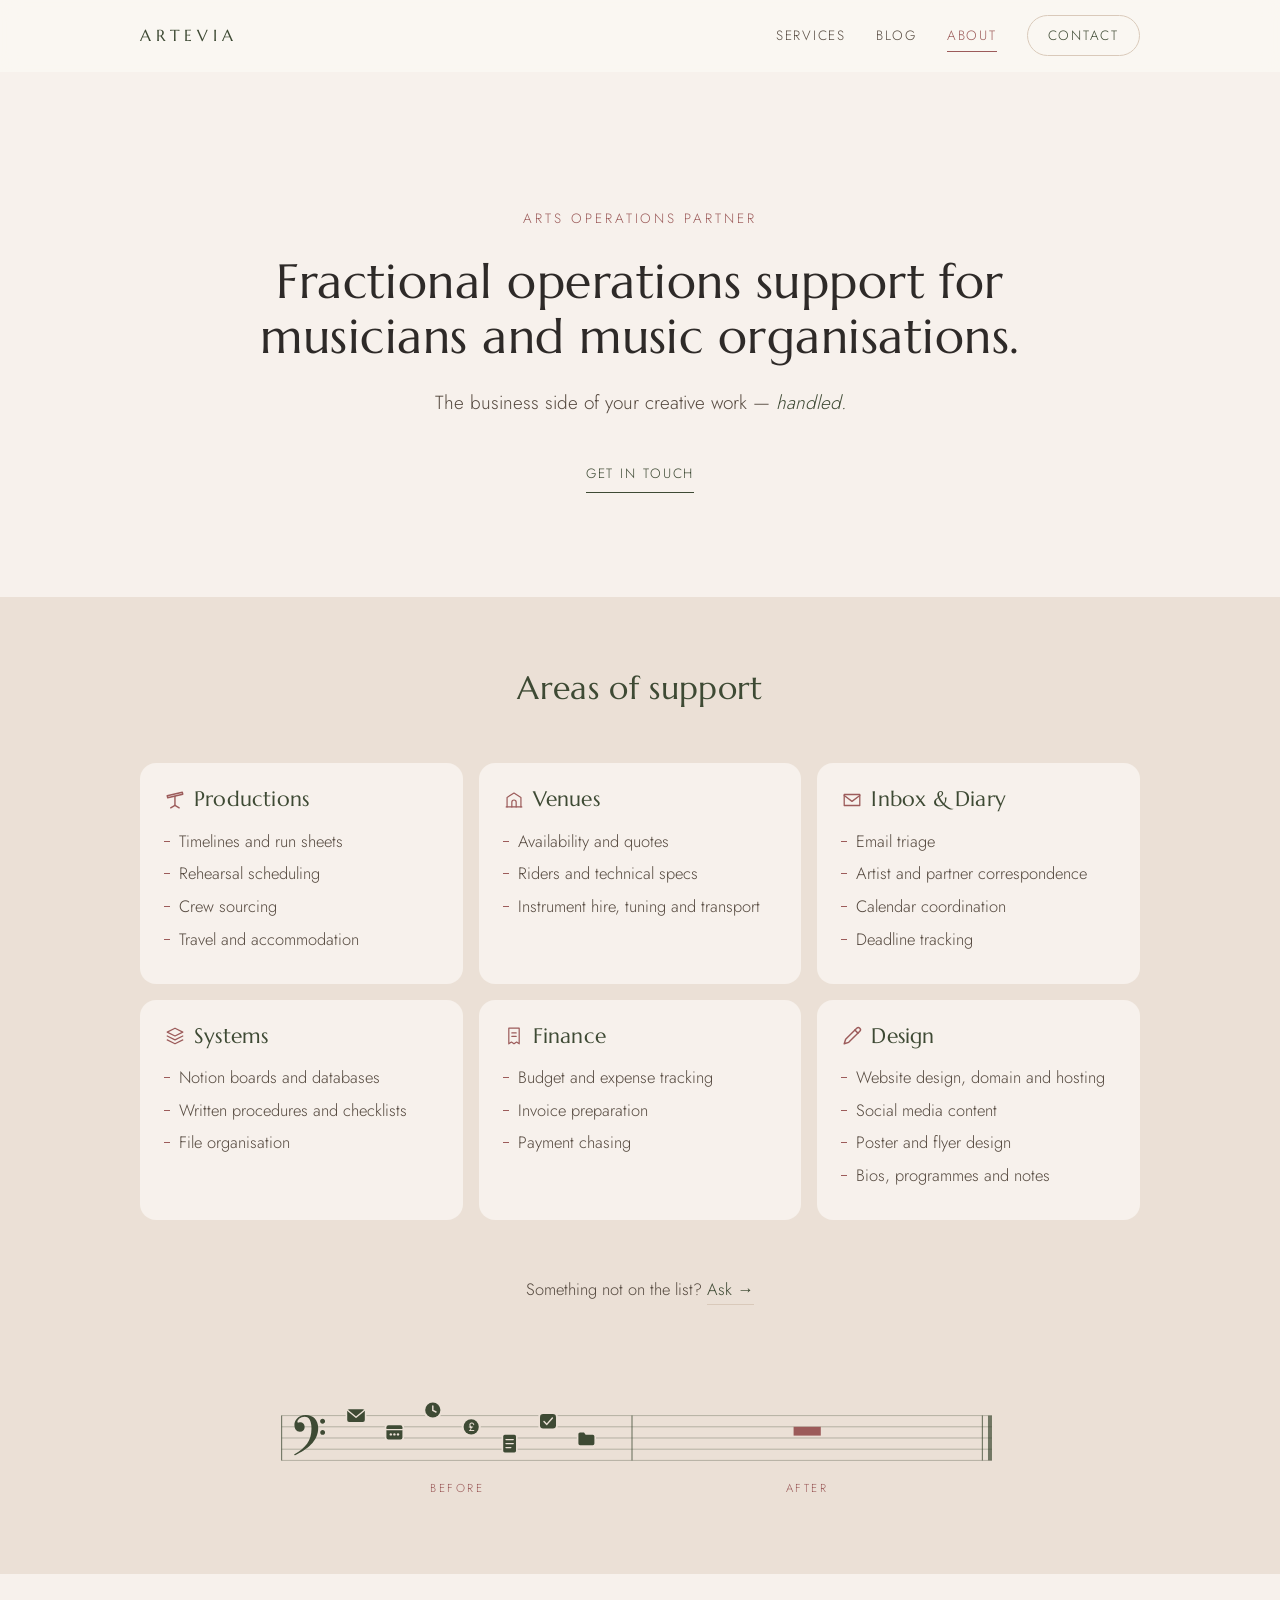
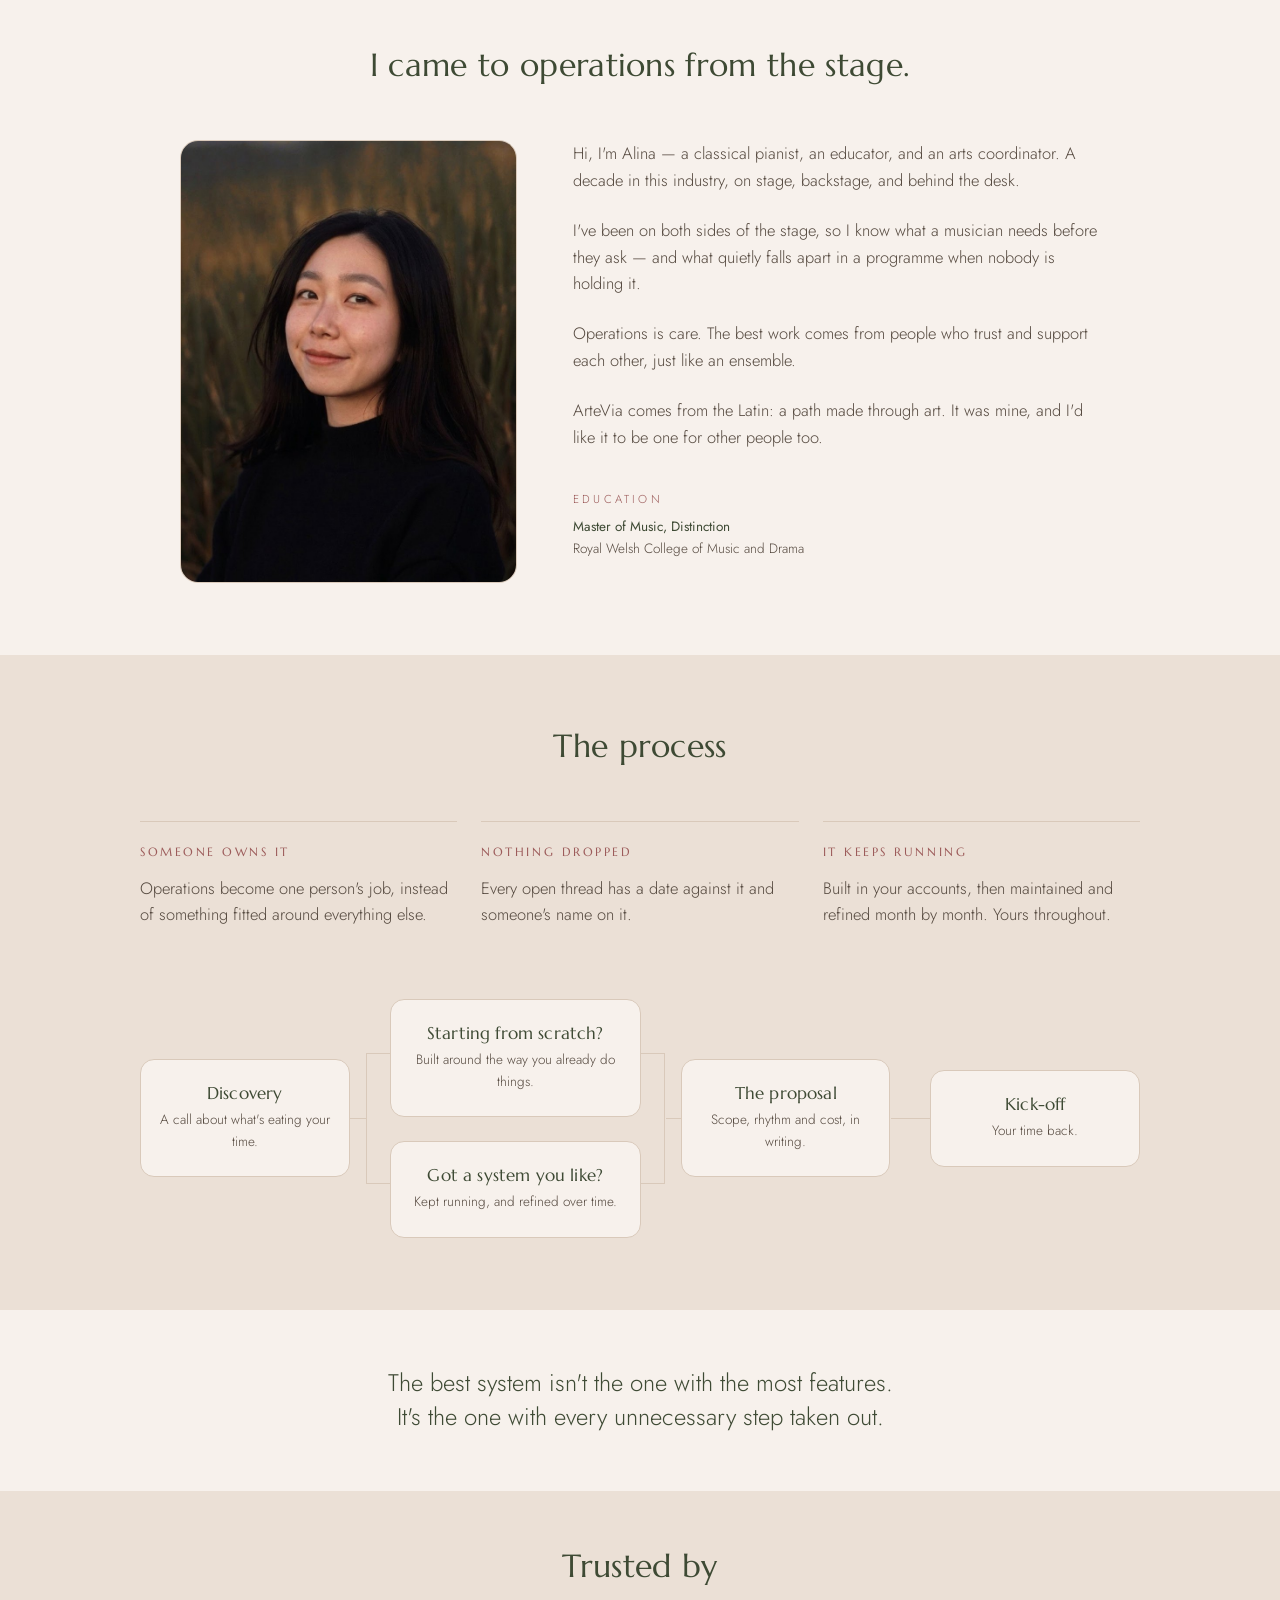
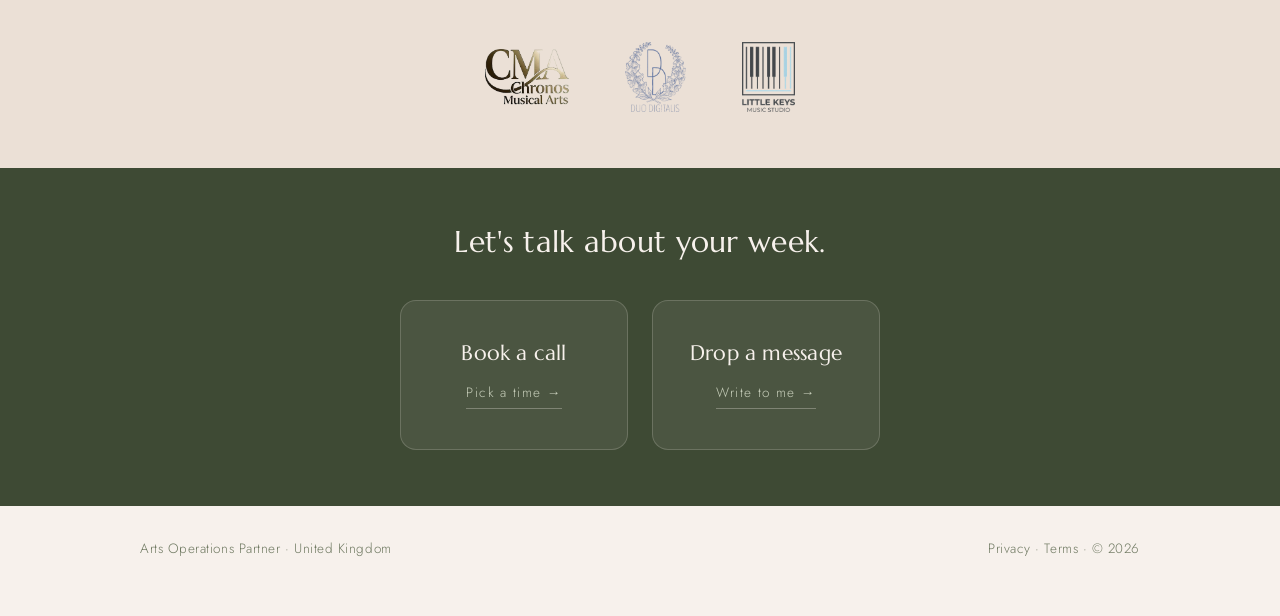
==== commit cd2cb210: "Change trusted logo" ====
--- a/site/index.html
+++ b/site/index.html
@@ -344,9 +344,14 @@
 <section id="trusted" class="alt tight">
   <div class="shell">
     <h2 class="sec-h">Trusted by</h2>
+    <!-- Every logo is its own full lockup — a mark with the organisation's name
+         underneath, as its owner drew it. Nothing is added and nothing is
+         cropped. Two classes, landscape and portrait, because that is the only
+         distinction that affects how tall a mark needs to be. -->
     <div class="trust-logos">
-      <div class="trust-slot"><img src="logos/chronos.png" alt="Chronos Musical Arts" loading="lazy"></div>
-      <div class="trust-slot"><img src="logos/duo.png" alt="Duo Digitalis" loading="lazy"></div>
+      <div class="trust-slot trust-wide"><img src="logos/chronos.png" alt="Chronos Musical Arts" loading="lazy"></div>
+      <div class="trust-slot trust-tall"><img src="logos/duo.png" alt="Duo Digitalis" loading="lazy"></div>
+      <div class="trust-slot trust-tall"><img src="logos/littlekeys.png" alt="Little Keys Music Studio" loading="lazy"></div>
     </div>
   </div>
 </section>
--- a/site/site.css
+++ b/site/site.css
@@ -516,21 +516,31 @@
 
 
 /* trusted by */
-/* two slots, not four. Four boxes reading "Logo" said no clients louder than an
-   absent section would have; a real pair says more than a padded row. */
+/* No boxes. These were bordered slots because they used to hold the word
+   "Logo" — a placeholder needs a box to be legible at all. Real logos don't:
+   a logo is already a shape, and putting a shape inside a box makes the box
+   read as the empty space around it rather than as a frame. It was also the
+   third set of bordered cards on one page, after the six areas and the two
+   contact panels. */
+/* flex, not a fixed two-column grid — more logos are expected. Wrapping and
+   centring means three, five or six need no change here; only the max-width
+   grows. A grid would leave an orphan on the last row. */
+/* No captions under these. Each logo already carries its own name, and a line
+   of our type underneath would both repeat it and, on a phone where the row
+   stacks, put a caption between two logos where it reads as a heading for the
+   next one rather than a label for the last. */
 .trust-logos{
-  display:grid;grid-template-columns:repeat(2,1fr);gap:20px;
-  max-width:520px;margin:0 auto;
-}
-/* sand, not bone — this section is no longer .alt, so a bone slot on a bone
-   background would disappear. Flipping the section broke the sand run that had
-   the stance and Trusted by merging into one undifferentiated band. */
-.trust-slot{
-  background:var(--sand);border:1px solid var(--line);border-radius:16px;
-  height:100px;padding:18px;
-  display:flex;align-items:center;justify-content:center;
-}
-.trust-slot img{max-height:54px;max-width:100%;object-fit:contain;}
+  display:flex;flex-wrap:wrap;justify-content:center;align-items:center;
+  gap:var(--s-6);max-width:520px;margin:0 auto;
+}
+.trust-slot{display:flex;align-items:center;justify-content:center;}
+.trust-slot img{max-width:100%;object-fit:contain;}
+
+/* Two shapes, two heights. A portrait lockup spends most of its height on the
+   mark and only ~8% on the name, so it needs more of it to carry the same
+   presence as a landscape one. 56 against 70 is the balance. */
+.trust-wide img{max-height:56px;}   /* landscape lockup — Chronos            */
+.trust-tall img{max-height:70px;}   /* portrait lockup — Duo, Little Keys    */
 
 
 /* =============================================================
@@ -813,7 +823,12 @@
 
 @media (max-width:900px){
   .areas{grid-template-columns:1fr 1fr;}
-  .trust-logos{max-width:420px;}
+  /* three logos won't sit in a row on a narrow screen. Wrapping is fine — but
+     shrink them first so it happens later, and tighten the gap so a wrapped
+     pair doesn't drift apart. */
+  .trust-logos{max-width:420px;gap:var(--s-4);}
+  .trust-wide img{max-height:46px;}
+  .trust-tall img{max-height:58px;}
 
   /* four columns stop fitting here. The flow turns back into a vertical
      sequence: connectors move from the left edge to the top, and the fork
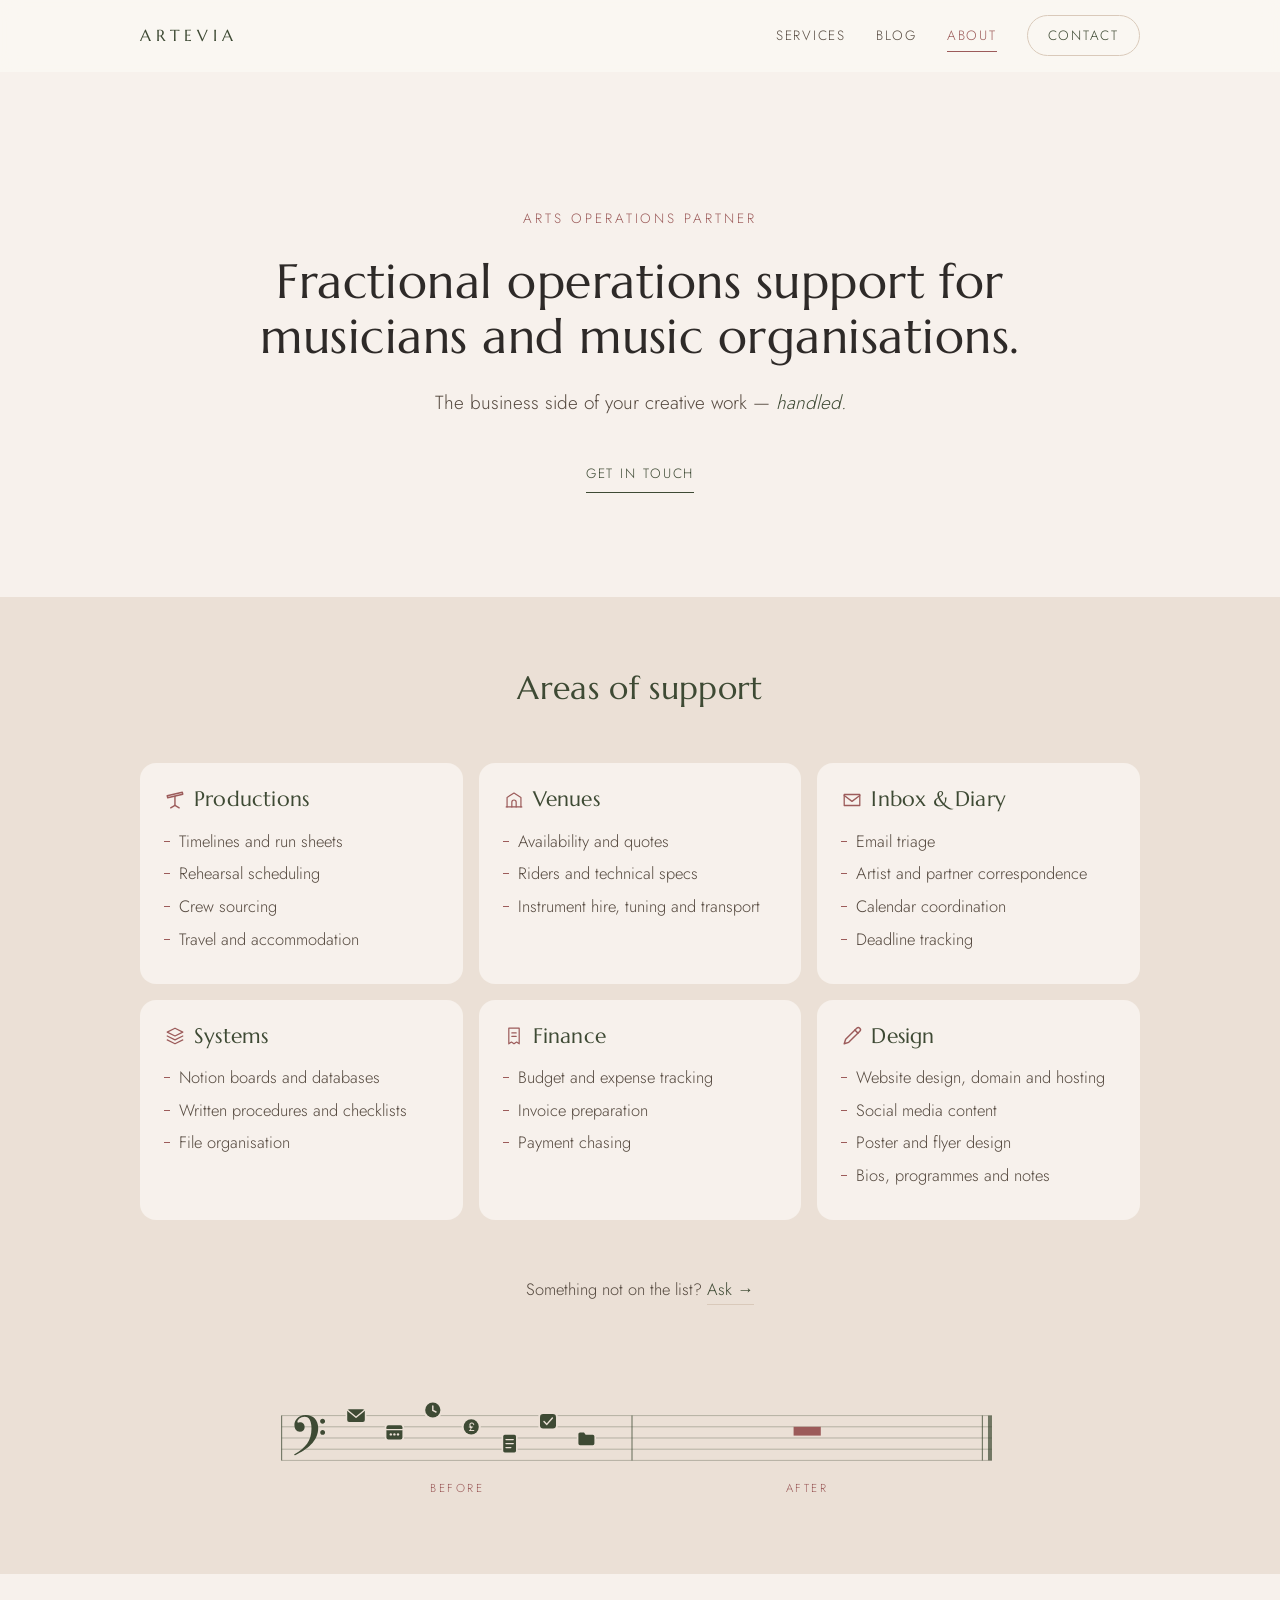
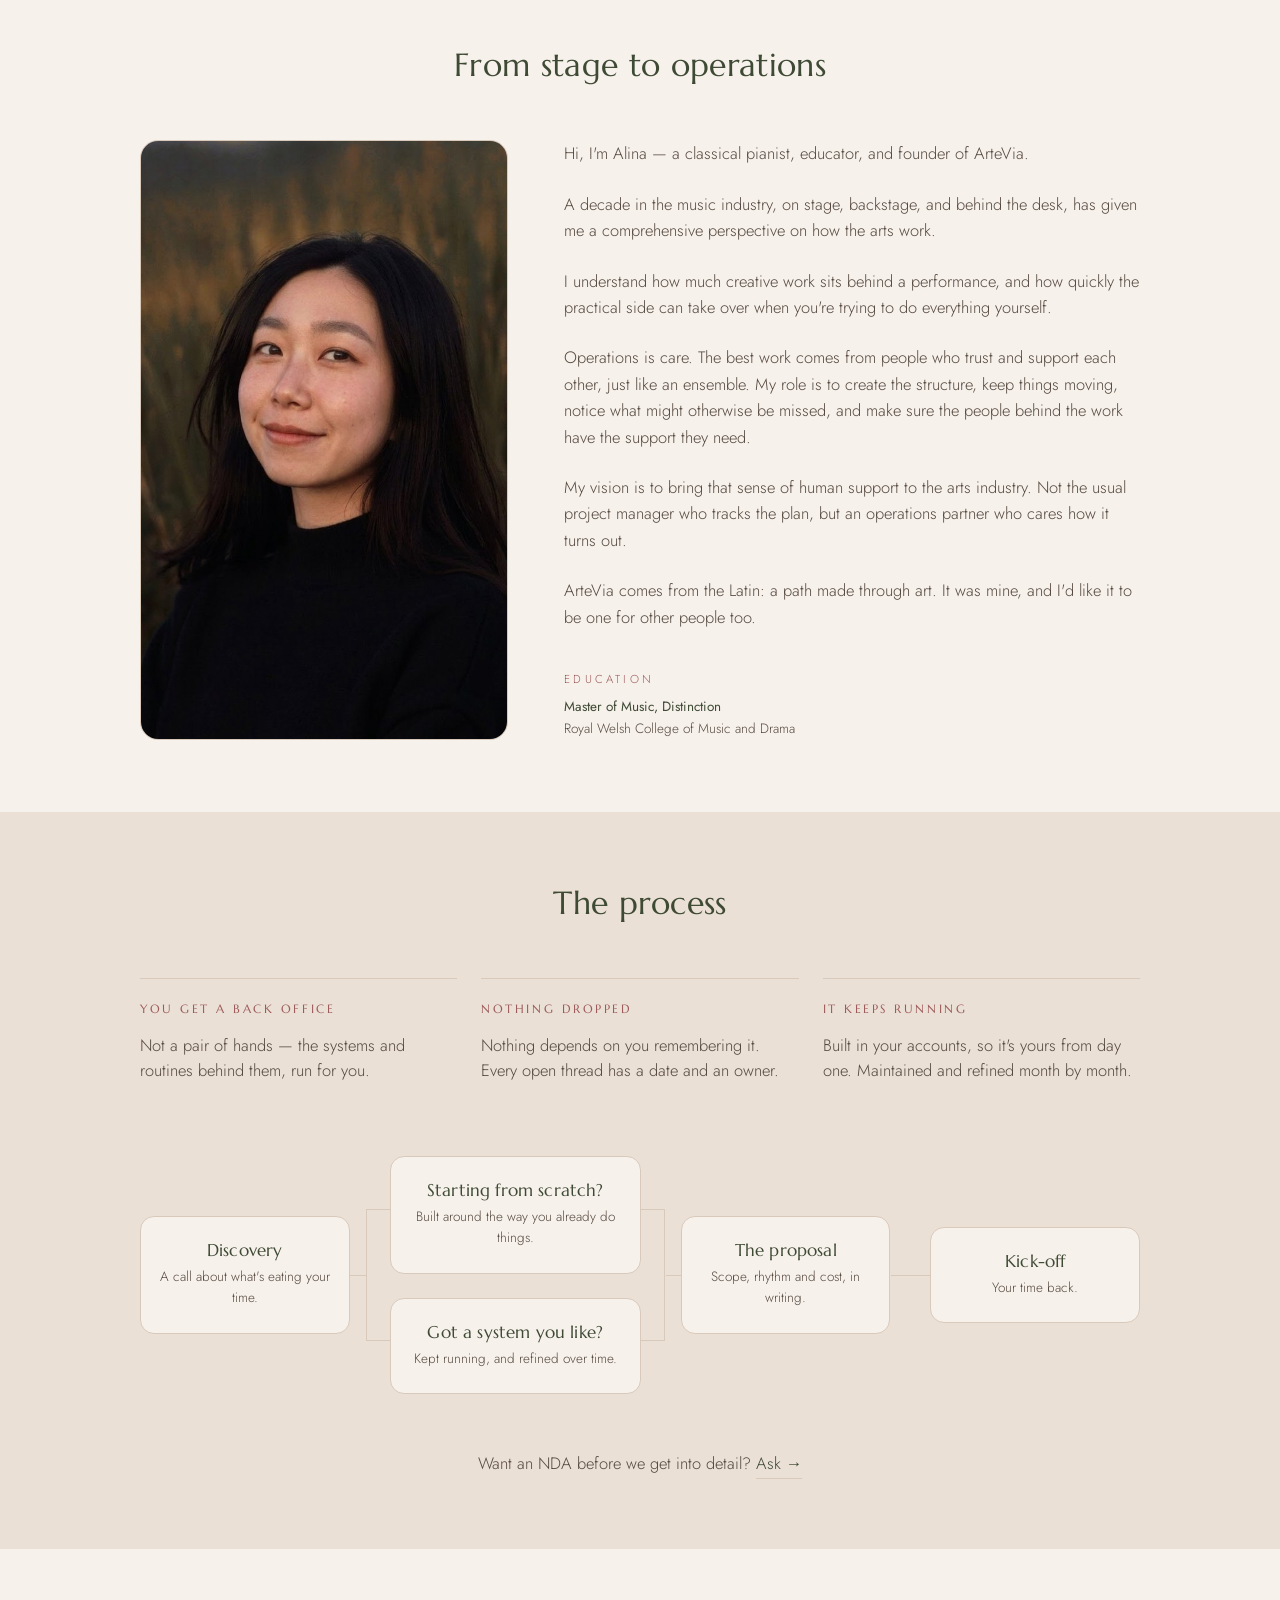
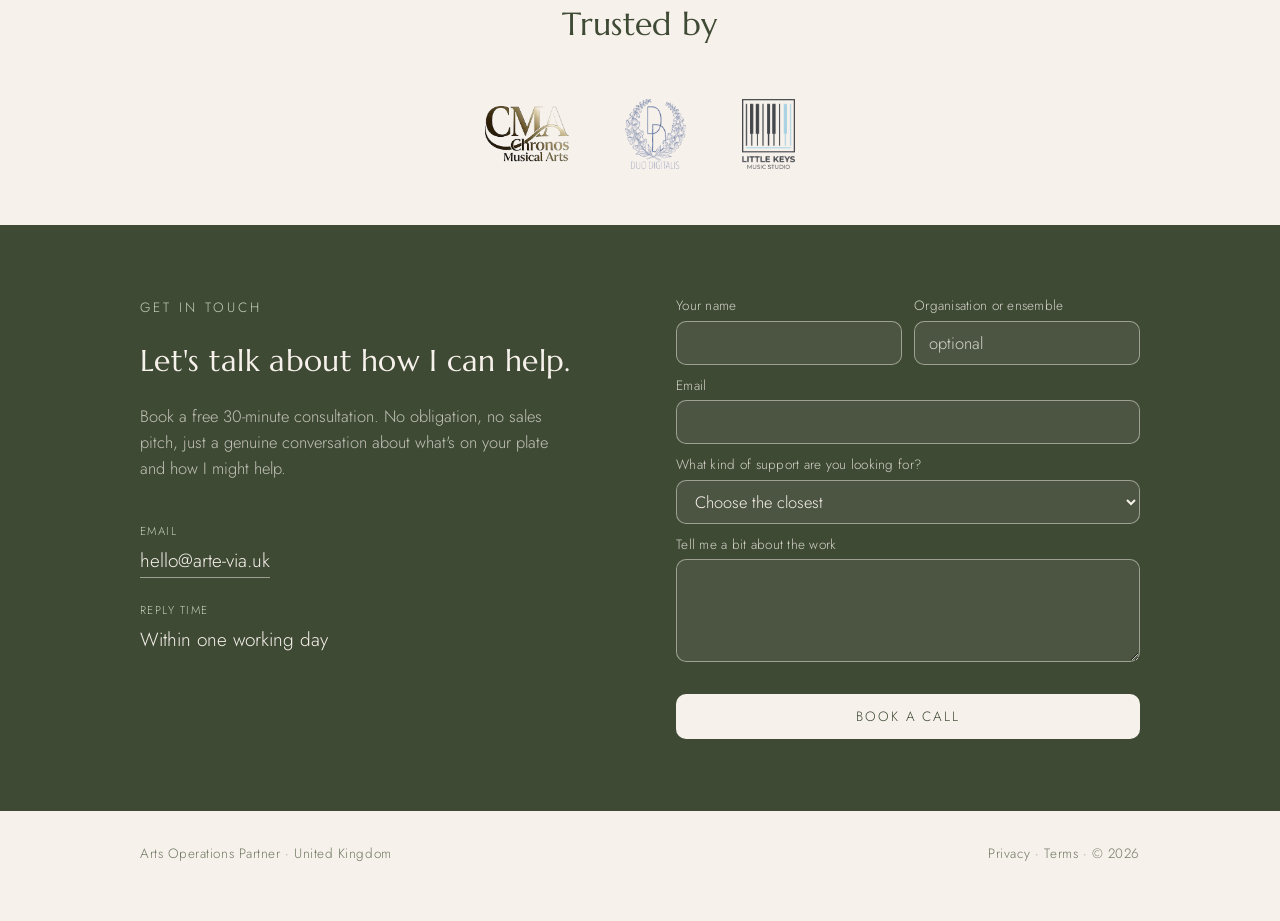
==== commit eccac3bd: "combine formspree and calendaly" ====
--- a/site/index.html
+++ b/site/index.html
@@ -252,14 +252,16 @@
      both point at it, so don't rename the id without updating those. -->
 <section id="about">
   <div class="shell">
-    <h2 class="sec-h">I came to operations from the stage.</h2>
+    <h2 class="sec-h">From stage to operations</h2>
 
     <div class="portrait-row">
       <div class="shot"><img src="portrait.jpg" alt="Alina Zheng" loading="lazy"></div>
-      <div>
-        <p>Hi, I'm Alina — a classical pianist, an educator, and an arts coordinator. A decade in this industry, on stage, backstage, and behind the desk.</p>
-        <p>I've been on both sides of the stage, so I know what a musician needs before they ask — and what quietly falls apart in a programme when nobody is holding it.</p>
-        <p>Operations is care. The best work comes from people who trust and support each other, just like an ensemble.</p>
+      <div class="bio">
+        <p>Hi, I'm Alina — a classical pianist, educator, and founder of ArteVia.</p>
+        <p>A decade in the music industry, on stage, backstage, and behind the desk, has given me a comprehensive perspective on how the arts work.</p>
+        <p>I understand how much creative work sits behind a performance, and how quickly the practical side can take over when you're trying to do everything yourself.</p>
+        <p>Operations is care. The best work comes from people who trust and support each other, just like an ensemble. My role is to create the structure, keep things moving, notice what might otherwise be missed, and make sure the people behind the work have the support they need.</p>
+        <p>My vision is to bring that sense of human support to the arts industry. Not the usual project manager who tracks the plan, but an operations partner who cares how it turns out.</p>
         <p>ArteVia comes from the Latin: a path made through art. It was mine, and I'd like it to be one for other people too.</p>
 
         <div class="edu-mini">
@@ -281,18 +283,18 @@
     <div class="states">
 
       <div class="shift-col">
-        <h3>Someone owns it</h3>
-        <p>Operations become one person's job, instead of something fitted around everything else.</p>
+        <h3>You get a back office</h3>
+        <p>Not a pair of hands — the systems and routines behind them, run for you.</p>
       </div>
 
       <div class="shift-col">
         <h3>Nothing dropped</h3>
-        <p>Every open thread has a date against it and someone's name on it.</p>
+        <p>Nothing depends on you remembering it. Every open thread has a date and an owner.</p>
       </div>
 
       <div class="shift-col">
         <h3>It keeps running</h3>
-        <p>Built in your accounts, then maintained and refined month by month. Yours throughout.</p>
+        <p>Built in your accounts, so it's yours from day one. Maintained and refined month by month.</p>
       </div>
 
     </div>
@@ -328,20 +330,16 @@
       </div>
 
     </div>
+
+    <p class="pkg-more">Want an NDA before we get into detail? <a href="#contact">Ask →</a></p>
+
   </div>
 </section>
 
-<!-- Was "Built by a musician. Not a developer." on the homepage and "How I like
-     to work" on about.html. One section now: the working philosophy sits
-     directly under the process it explains. -->
-<section class="stance">
-  <div class="shell">
-    <p>The best system isn't the one with the most features. It's the one with every unnecessary step taken out.</p>
-  </div>
-</section>
-
-
-<section id="trusted" class="alt tight">
+<!-- Bone, not sand. The process above it is sand; without a colour change
+     between them the 144px boundary gap disappears and the two read as one
+     section. -->
+<section id="trusted" class="tight">
   <div class="shell">
     <h2 class="sec-h">Trusted by</h2>
     <!-- Every logo is its own full lockup — a mark with the organisation's name
@@ -358,22 +356,120 @@
 
 <section class="closing" id="contact">
   <div class="shell">
-    <h2>Let's talk about your week.</h2>
-
-    <div class="ways">
-
-      <!-- The whole panel is the link, not just the phrase inside it. Same
-           construction as .post-item on the blog, and it makes the target the
-           box you can see rather than a 90px line of text inside it. -->
-      <a class="way" href="https://calendly.com/hello-arte-via/30min" target="_blank" rel="noopener">
-        <h3>Book a call</h3>
-        <span class="way-btn">Pick a time →</span>
-      </a>
-
-      <a class="way" href="enquiry.html">
-        <h3>Drop a message</h3>
-        <span class="way-btn">Write to me →</span>
-      </a>
+    <div class="contact-grid">
+
+      <!-- Structure follows cardengrowth.com, which was the reference: one
+           label, one heading, one dimmed sentence, then a list. Two headings
+           back to back was the problem before — "Get in touch" and "Let's talk
+           about how I can help" say the same thing twice at two sizes, and the
+           three trailing sentences under them all read as afterthoughts.
+
+           Putting Email and Reply time into a labelled list is the fix. It
+           gives the column rhythm instead of a ramp of shrinking text, and it
+           makes the address the second largest thing here rather than the
+           smallest. -->
+      <div class="contact-intro">
+        <div class="eyebrow">Get in touch</div>
+        <h2>Let's talk about how I can help.</h2>
+        <p class="contact-lead">Book a free 30-minute consultation. No obligation, no sales pitch, just a genuine conversation about what's on your plate and how I might help.</p>
+
+        <dl class="contact-facts">
+          <div>
+            <dt>Email</dt>
+            <dd><a href="mailto:hello@arte-via.uk">hello@arte-via.uk</a></dd>
+          </div>
+          <div>
+            <!-- "I", not "we" — sole trader, and the rest of the site is first
+                 person singular throughout. -->
+            <dt>Reply time</dt>
+            <dd>Within one working day</dd>
+          </div>
+        </dl>
+      </div>
+
+      <!-- Deliberately a plain HTML form: no Formspree script, no CAPTCHA.
+           Nothing is requested from their servers until someone presses the
+           button, which is what keeps the privacy policy's "no third-party
+           requests" line true for anyone simply reading the page. Don't add
+           their JS embed later without changing that sentence too.
+
+           data-next is where site.js sends people once Formspree accepts the
+           submission. Formspree's own "Thank You redirect" is a paid feature,
+           so the hand-off happens in our own JS. The URL lives here rather
+           than in site.js so it can be changed without touching a file every
+           page loads. -->
+      <form class="enquiry" action="https://formspree.io/f/moeaapbn" method="POST"
+            data-next="https://calendly.com/hello-arte-via/30min">
+
+        <input type="hidden" name="_subject" value="ArteVia enquiry">
+        <!-- honeypot: bots fill it, people never see it. No third-party spam service. -->
+        <p class="hp"><label>Leave this empty <input type="text" name="_gotcha" tabindex="-1" autocomplete="off"></label></p>
+
+        <!-- The only paired row. Measured at a 464px form column: each half is
+             220px, "Your name" is 64px and "Organisation or ensemble" is 149px
+             once the word optional comes out of the label. A label that wraps
+             in one column and not the other drops its input out of line with
+             its neighbour, so measure before pairing anything else.
+
+             "optional" is a placeholder rather than a span in the label — it
+             costs no horizontal room there, and the field carries no required
+             attribute, so nothing is lost for a screen reader. -->
+        <div class="field-row">
+          <div class="field">
+            <label for="name">Your name</label>
+            <input type="text" id="name" name="name" required autocomplete="name">
+          </div>
+
+          <div class="field">
+            <label for="org">Organisation or ensemble</label>
+            <input type="text" id="org" name="organisation" placeholder="optional" autocomplete="organization">
+          </div>
+        </div>
+
+        <div class="field">
+          <label for="email">Email</label>
+          <input type="email" id="email" name="email" required autocomplete="email">
+        </div>
+
+        <!-- id="support", not id="about" — this page already has a
+             <section id="about">, and two elements sharing an id breaks the
+             label association and the scroll spy. The submitted field is still
+             called "about", so nothing changes in the Formspree email. -->
+        <div class="field">
+          <label for="support">What kind of support are you looking for?</label>
+          <!-- The placeholder is load-bearing. Without it the browser
+               pre-selects the first real option, so an untouched dropdown
+               submits "A project or event" and reads exactly like a deliberate
+               answer. Not required, so an unanswered field arrives blank.
+
+               Three options, not six. Single-select only works if the options
+               are mutually exclusive, and one-off vs ongoing is the only split
+               that changes how a first call is prepared. -->
+          <select id="support" name="about">
+            <option value="" disabled selected>Choose the closest</option>
+            <option>A project or event</option>
+            <option>Ongoing help</option>
+            <option>Not sure yet</option>
+          </select>
+        </div>
+
+        <div class="field">
+          <!-- Not "What's taking up your time?" — that presumed the answer was
+               "too much admin", which a venue with one festival in October has
+               no answer to. Required, so it stays directive; "a bit" does the
+               softening and gives permission to write two lines. -->
+          <label for="message">Tell me a bit about the work</label>
+          <textarea id="message" name="message" rows="3" required></textarea>
+        </div>
+
+        <button type="submit">Book a call</button>
+
+        <!-- role="status" so a screen reader announces the result without the
+             focus being moved. Empty and hidden until site.js has something to
+             report. -->
+        <p class="form-status" role="status" aria-live="polite" hidden></p>
+
+      </form>
 
     </div>
   </div>
--- a/site/site.css
+++ b/site/site.css
@@ -51,6 +51,9 @@
   --ink:#2E2A28;
   --ink-soft:#55493F;
   --line:#D9C9BA;
+  /* the one light green on the site. It was already here as a raw hex
+     inside .way-btn; this names it rather than adding it. 5.80:1 on olive. */
+  --sage:#C7CEBA;
   --nav-h:72px;
 
   /* type scale — every step has one job */
@@ -97,8 +100,7 @@
 
 /* STANDING RULE — a link never breaks across two lines, at any width.
    Applies to every link that is a short phrase or a call to action. */
-.cta, .more, .way-btn, .pkg-more a, .nav-links a, .nav-panel a,
-footer a, .closing a.mail{
+.cta, .more, .contact-facts dd a, .pkg-more a, .nav-links a, .nav-panel a, footer a{
   white-space:nowrap;
 }
 
@@ -113,8 +115,8 @@
    is a boundary you can read as one gap. */
 section{padding:var(--s-7) 0;}
 
-/* sections with little in them get less. The stance is one line and a link; a
-   full section's padding around it left it marooned. */
+/* sections with little in them get less. Trusted by is a heading and a row of
+   logos; a full section's padding around it left it marooned. */
 .tight{padding:var(--s-6) 0;}
 .alt{background:var(--sand);}
 
@@ -124,10 +126,11 @@
    about them follows the homepage. */
 body.page-legal{--measure:760px;}
 
-/* SECTION MODIFIER — 1000, between the 1080 homepage and the 900 this section
-   had as its own page. At 1000 the prose column lands at ~64 characters, which
-   is the measure the picture below is sized against. */
-#about .shell{max-width:1000px;}
+/* About runs at the homepage measure like every other section, prose column
+   ~67 characters. It was held at 1000 for a while, splitting the difference
+   with the 900 it had as its own page — but that page is gone and is not
+   coming back, so there is nothing left to split. Don't reinstate a modifier
+   here without a reason that exists. */
 
 /* the nav bar spans the full width regardless of page measure */
 .nav .shell{max-width:1080px;}
@@ -311,9 +314,6 @@
    detail drawn back out of the body in the knockout colour */
 .bar-fig .fg{fill:var(--olive);}
 .bar-fig .ko{fill:var(--fig-bg);}
-.bar-fig .fg-line{
-  fill:none;stroke:var(--olive);stroke-width:2;stroke-linecap:round;
-}
 .bar-fig .ko-line{
   fill:none;stroke:var(--fig-bg);stroke-width:1.8;
   stroke-linecap:round;stroke-linejoin:round;
@@ -363,37 +363,6 @@
 }
 .shift-col p{
   font-size:var(--t-body);line-height:1.55;color:var(--ink-soft);
-}
-
-/* DEAD — these three columns were a two-column before/after list. The list
-   rules and the two shift-now / shift-after colour variants went with it.
-   Delete on the next clean-up pass. */
-.shift-col ul{list-style:none;}
-.shift-col li{
-  font-size:var(--t-body);line-height:1.5;
-  padding:0 0 var(--s-1) 15px;position:relative;
-}
-.shift-col li:last-child{padding-bottom:0;}
-.shift-col li::before{
-  content:"";position:absolute;left:0;top:12px;
-  width:6px;height:1px;background:var(--sand-deep);
-}
-.shift-now li{color:var(--ink-soft);}
-.shift-after li{color:var(--olive);}
-.shift-after li::before{background:var(--terracotta);}
-
-/* LIVE again. Held "Built by a musician. Not a developer.", was briefly
-   replaced by the .beliefs block, and now holds the one-quote philosophy.
-   No heading above it — the statement is the whole section. */
-.stance{text-align:center;padding:var(--s-6) 0;}
-/* 38ch, not 34ch. The quote is two sentences of 36.6ch and 35.4ch. Anything
-   under 36.6ch breaks the first sentence across a line; anything over ~40ch
-   pulls "It's the" up onto line one and the break stops landing on the full
-   stop. 38ch = 529px sits in the middle of that window, so the two sentences
-   get a line each. Re-measure if the wording changes. */
-.stance p{
-  font-size:var(--t-statement);color:var(--olive);
-  line-height:1.45;max-width:38ch;margin:0 auto;text-wrap:balance;
 }
 
 /* ---- the six areas, all open ----
@@ -548,55 +517,88 @@
    ============================================================= */
 /* --s-6, not --s-8. Two cards holding six short lines don't need 96px of olive
    above and below them; the block was ~400px of colour for very little. */
-.closing{background:var(--olive);color:var(--bone);text-align:center;padding:var(--s-6) 0;}
-.closing h2{font-size:var(--t-h2);margin-bottom:var(--s-5);}
-/* DEAD — .closing p and .way p both styled the card descriptions, which are
-   gone. .closing a.mail was about.html's direct email link. Delete on the next
-   clean-up pass. */
-.closing p{color:#C7CEBA;max-width:46ch;margin:0 auto var(--s-5);}
-.way p{color:#9FAA90;font-size:var(--t-body);line-height:1.55;max-width:none;}
-.closing a.mail{
-  font-family:'Marcellus',serif;font-size:var(--t-h3);color:var(--bone);text-decoration:none;
-  border-bottom:1px solid rgba(251,248,243,0.4);padding-bottom:6px;
+/* Not centred any more, and --s-7 rather than --s-6: this section now holds a
+   six-field form, so it is the tallest block on the page and needs the padding
+   of one. Centred text and a form cannot share a section. */
+.closing{background:var(--olive);color:var(--bone);padding:var(--s-7) 0;}
+.closing h2{font-size:var(--t-h2);margin-bottom:var(--s-3);}
+
+/* Pitch left, form right, equal halves. Uneven columns were tried at 0.85fr
+   against 1fr and the intro column — four short lines — just looked starved
+   next to a six-field form. Equal columns give each 464px inside the 1000px
+   shell, which is what the paired row below is measured against. */
+.contact-grid{
+  display:grid;grid-template-columns:1fr 1fr;gap:var(--s-7);
+  align-items:start;
+}
+
+/* the page eyebrow is terracotta, 1.82:1 on olive and unreadable. Sage here. */
+.closing .eyebrow{color:var(--sage);}
+
+/* Dimmed, deliberately — it is the supporting sentence, not the offer. 0.72
+   is 5.25:1; 0.62 looked better and measured 4.38:1, which fails AA. */
+.contact-lead{
+  font-size:var(--t-body);color:rgba(247,241,236,0.72);
+  margin:0 0 var(--s-5);max-width:42ch;
+}
+
+/* The facts, as a list rather than more sentences. Micro uppercase label in
+   sage over a --t-lead value, so the email address ends up the second largest
+   thing in the column instead of the smallest. */
+.contact-facts{display:grid;gap:var(--s-3);}
+.contact-facts dt{
+  font-size:var(--t-micro);letter-spacing:0.13em;text-transform:uppercase;
+  color:var(--sage);margin-bottom:6px;
+}
+.contact-facts dd{font-size:var(--t-lead);color:var(--bone);margin:0;}
+.contact-facts dd a{
+  color:var(--bone);text-decoration:none;
+  border-bottom:1px solid rgba(247,241,236,0.5);padding-bottom:3px;
   transition:border-color .25s;
 }
-.closing a.mail:hover{border-color:var(--bone);}
-
-/* 480, not 580. Each panel holds a heading and one short phrase, both centred,
-   and the widest of them is "Drop a message" at 151px. A 228px column leaves
-   29px either side — enough to breathe, not so much the box reads as empty.
-   Panels come out 228 x 140, which is close to a 1.6 landscape rectangle. */
-.ways{
-  display:grid;grid-template-columns:1fr 1fr;gap:var(--s-3);
-  max-width:480px;margin:0 auto;
-}
-/* radius 16, matching the six area cards rather than the 20 this used to
-   carry — the two sets of cards on the page now belong to one family.
-   Content is centred, so the slack sits evenly on both sides; left-aligned
-   was what made the old wider boxes look half-empty. */
-.way{
-  display:flex;flex-direction:column;align-items:center;
-  background:rgba(247,241,236,0.07);
-  border:1px solid rgba(247,241,236,0.18);
-  border-radius:16px;padding:var(--s-5) var(--s-3);
-  text-decoration:none;
-  transition:background .25s,border-color .25s;
-}
-.way:hover{
-  background:rgba(247,241,236,0.12);
-  border-color:rgba(247,241,236,0.34);
-}
-.way h3{font-size:var(--t-h3);color:var(--bone);margin-bottom:var(--s-2);}
-/* a span, not a link — the panel around it is the link. It keeps the underline
-   so the action still reads as clickable, and it responds to hover on the
-   panel rather than only on itself. */
-.way-btn{
-  font-size:var(--t-small);letter-spacing:0.1em;
-  color:#C7CEBA;
-  border-bottom:1px solid rgba(247,241,236,0.3);padding-bottom:5px;
-  transition:color .25s,border-color .25s;
-}
-.way:hover .way-btn{color:var(--bone);border-color:var(--bone);}
+.contact-facts dd a:hover{border-color:var(--bone);}
+
+/* ---- the form, on olive -------------------------------------------------
+   Every value below is measured against #3E4A34. Text needs 4.5:1, a form
+   control's boundary needs 3:1. The sand fill and --line border the fields
+   carry on a bone page are both invisible here, so they are replaced rather
+   than tinted. */
+.closing .field label{color:rgba(247,241,236,0.82);}      /* 6.28:1 */
+.closing .field ::placeholder{color:rgba(247,241,236,0.82);}  /* 5.19:1 on the field fill */
+.closing .field input,
+.closing .field select,
+.closing .field textarea{
+  background:rgba(247,241,236,0.07);                      /* #4B5641 */
+  border-color:rgba(247,241,236,0.48);                    /* 3.28:1 — 0.28 was 2.08 and failed */
+  color:var(--bone);                                      /* 6.93:1 on the fill */
+}
+/* the dropdown list is drawn by the OS and inherits from the select, so
+   without this the options render bone-on-white and vanish */
+.closing .field option{background:var(--olive);color:var(--bone);}
+.closing .field input:focus,
+.closing .field select:focus,
+.closing .field textarea:focus{
+  border-color:var(--bone);
+  box-shadow:0 0 0 3px rgba(247,241,236,0.16);
+}
+.closing .form-note,
+.closing .form-status{color:rgba(247,241,236,0.82);}
+.closing .form-status.error{color:#E8B4A6;}               /* terracotta is 1.82:1 here; this is the same hue lifted */
+
+/* The button inverts — olive on olive is a button you cannot see — and runs
+   the full width of the form. An inline pill under a 464px column of fields
+   reads as an afterthought; the full bar closes the form off and makes the
+   primary action of the page impossible to miss. It is the loudest element
+   on the site, deliberately, and only here. */
+.closing .enquiry button{
+  width:100%;
+  color:var(--olive);background:var(--bone);
+}
+.closing .enquiry button:hover{color:var(--bone);background:var(--terracotta);}
+.closing .enquiry button:disabled,
+.closing .enquiry button:disabled:hover{color:var(--olive);background:var(--bone);}
+.closing .enquiry button:focus-visible{outline-color:var(--bone);}
+
 
 
 /* =============================================================
@@ -619,11 +621,29 @@
    the whole point — a fixed ratio had to be recalculated every time the copy
    moved, and was wrong within a day of being set.
 
-   0.78/1.22 sets the WIDTH only. Against the ~445px the current four
-   paragraphs and the education block occupy, it makes a 337 x 445 rectangle —
-   0.757, which is 3:4 to within a rounding error, so the crop is negligible.
-   If the copy ever grows a lot longer, narrow this split rather than letting
-   the picture turn into a column. */
+   0.78/1.22 sets the WIDTH only. portrait.jpg is 768 x 1010 — a ratio of 0.760
+   — and the box wants to match it, or the crop starts eating the sides.
+
+   OPEN PROBLEM. The About copy grew by two thirds and the box no longer
+   matches. Measured, at 1080:
+
+     education inside the prose column (how it is now)   368 x 652   0.564
+     education moved under the picture                   378 x 493   0.766
+
+   Moving it is the only lever that works, because it takes height out twice —
+   once from the prose column, once from the row the picture has to fill. Every
+   other approach was measured and fails:
+
+     · narrowing the split fights width when the problem is height
+     · widening past 1080 makes About wider than every other section
+     · with education inside, NO width/split combination reaches 0.760 without
+       the picture column growing wider than the prose column
+
+   So 0.564 is the best available while education stays in the prose column.
+   That is a known trade, not an oversight — the arrangement was tried on
+   11 Aug 2026 and reverted because it looked wrong, not because it measured
+   wrong. Widening the section from 1000 to 1080 is kept, and is worth 0.478 ->
+   0.564 on its own. */
 .portrait-row{
   display:grid;grid-template-columns:0.78fr 1.22fr;
   gap:var(--s-6);align-items:stretch;
@@ -647,7 +667,6 @@
 .shot img{width:100%;height:100%;object-fit:cover;object-position:center 40%;}
 .portrait-row p{color:var(--ink-soft);}
 .portrait-row p + p{margin-top:var(--s-3);}
-.name{font-size:var(--t-h3);color:var(--olive);margin-bottom:var(--s-2);}
 
 .edu-mini{margin-top:var(--s-5);}
 /* terracotta, not olive-soft — every other micro label on the site is
@@ -659,15 +678,6 @@
 .edu-mini p{font-size:var(--t-small);color:var(--ink-soft);line-height:1.6;}
 .edu-mini p + p{margin-top:var(--s-2);}
 .edu-mini strong{font-weight:400;color:var(--olive);}
-
-/* DEAD — the three-paragraph philosophy block this styled was cut down to the
-   single quote in .stance above. Widening it was measured first: 62ch to 82ch,
-   a third wider, saved exactly one line of seven. The length was the text, not
-   the measure. Delete on the next clean-up pass. */
-.beliefs .inner{max-width:62ch;margin:0 auto;}
-.beliefs p{color:var(--ink-soft);font-size:var(--t-body);}
-.beliefs p + p{margin-top:var(--s-3);}
-
 
 /* =============================================================
    9 · Legal pages — privacy, terms
@@ -679,6 +689,14 @@
 .head h1:last-child{margin-bottom:0;}
 .updated{font-size:var(--t-small);color:var(--olive-soft);letter-spacing:0.06em;}
 
+/* Sits under the h1 on the enquiry page, where the heading promises a call and
+   the page shows a form. Without this line people think they clicked the wrong
+   thing. --t-lead, not --t-small: a sentence to be read, not a caption. */
+.head-sub{
+  margin:0;
+  font-size:var(--t-lead);color:var(--ink-soft);
+}
+
 .doc{padding-bottom:var(--s-8);}
 .doc h2{font-size:var(--t-h3);color:var(--olive);margin:var(--s-6) 0 var(--s-2);}
 .doc p{color:var(--ink-soft);margin-bottom:var(--s-2);}
@@ -699,11 +717,6 @@
   transition:color .25s, text-decoration-color .25s;
 }
 .doc a:hover{color:var(--terracotta);text-decoration-color:var(--terracotta);}
-
-.note{
-  background:var(--sand);border-radius:14px;padding:var(--s-3);
-  font-size:var(--t-small);color:var(--ink-soft);margin:var(--s-5) 0;
-}
 
 
 /* =============================================================
@@ -756,17 +769,35 @@
 /* no top margin of its own — .head already contributes 40px below the title,
    and stacking --s-6 on top of that opened a 112px hole with nothing in it */
 .enquiry{max-width:560px;margin:0;}
-.field{margin-bottom:var(--s-3);}
+/* Structure is Carden's — one paired row, 16px gaps, 6px from label to input.
+   Radius stayed at 10px: 3px was tried to match them exactly and it put the
+   form in a different family to the 16px area cards. Ours wins.
+
+   Padding is as tight as the 44px minimum touch target allows and no tighter.
+   An input is padding + line-height + 2px of border, so at 11px vertical with
+   line-height 1.25 it comes to 44.6px. 10px would be 42.6px and under.
+
+   The gaps are where the remaining compactness came from. 12px between fields
+   is off the 8px scale on purpose: it has to stay clearly larger than the 6px
+   from a label to its own input, or you can no longer see which label belongs
+   to which box. 8px would be on-scale and would break that grouping. */
+.field{margin-bottom:12px;}
+
+/* Two short fields on one line. The children keep their own bottom margin, so
+   the row needs none of its own and the rhythm below it is unchanged. Only
+   ever wrap fields in this whose labels fit the half width — a label that
+   wraps in one column and not the other drops that input out of line with
+   its neighbour. Measure before adding a second row. */
+.field-row{display:grid;grid-template-columns:1fr 1fr;gap:12px;}
 
 /* labels are quiet. They were --t-micro uppercase terracotta, which put five
    eyebrow-weight headings down a single form and made it shout. Terracotta now
    appears once on this page, on the eyebrow above the title, which is what an
    accent colour is for. */
 .field label{
-  display:block;margin-bottom:7px;
+  display:block;margin-bottom:6px;line-height:1.3;
   font-size:var(--t-small);color:var(--ink-soft);letter-spacing:0.02em;
 }
-.field .opt{color:var(--olive-soft);}
 
 /* sand fill, not bone — on a bone page a bone input is defined only by its
    hairline, and reads as an outline rather than something to type in */
@@ -776,10 +807,25 @@
   width:100%;font:inherit;font-size:var(--t-body);color:var(--ink);
   background:var(--sand);
   border:1px solid var(--line);border-radius:10px;
-  padding:13px 15px;
+  padding:11px 14px;
   transition:border-color .2s, box-shadow .2s;
 }
-.field textarea{resize:vertical;line-height:1.6;min-height:150px;}
+/* Explicit height, not padding plus a line-height. Browsers do not agree on
+   whether line-height applies to a <select> — some honour it, some use the
+   font's own metrics — so identical CSS gave the dropdown a different height
+   to the text inputs beside it. Fixing the height settles it everywhere.
+   44px is the minimum touch target, so this is also the tightest these can be.
+   Vertical padding goes to 0 because the height now does that job; a single
+   line centres itself inside an input and a select. */
+.field input,
+.field select{height:44px;padding:0 14px;}
+/* the textarea keeps 1.6: it holds prose, where the leading does work */
+.field textarea{resize:vertical;line-height:1.6;min-height:96px;}
+
+/* "optional" sits in the box rather than the label, where it costs no width.
+   --ink-soft, not --olive-soft: olive-soft on sand measures 3.58:1 and misses
+   AA. opacity:1 because Firefox dims placeholders by default. */
+.field ::placeholder{color:var(--ink-soft);opacity:1;}
 .field input:focus,
 .field select:focus,
 .field textarea:focus{
@@ -787,19 +833,50 @@
   box-shadow:0 0 0 3px rgba(110,120,96,0.12);
 }
 
+/* Sits in the gap .field's bottom margin and the button's top margin already
+   make, so it needs no margin of its own. Styled as the labels are, because it
+   is form furniture rather than content. No link in it by design — see the
+   comment in enquiry.html. */
+.form-note{
+  margin:0;
+  font-size:var(--t-small);color:var(--ink-soft);
+}
+
 /* the one solid element on the page — this is the primary action, and every
    other button-ish thing on the site is a text link with a rule under it.
    Radius matches the inputs so the form reads as one object. */
+/* the one solid element on the page — every other button-ish thing on the site
+   is a text link with a rule under it. Geometry is Carden's: 14px 32px, no
+   border, 3px radius, matching the inputs above it. */
 .enquiry button{
   cursor:pointer;font:inherit;
   font-size:var(--t-small);letter-spacing:0.14em;text-transform:uppercase;
   color:var(--bone);background:var(--olive);
-  border:1px solid var(--olive);border-radius:10px;
-  padding:15px 34px;margin-top:var(--s-3);
-  transition:background .25s, border-color .25s;
-}
-.enquiry button:hover{background:var(--terracotta);border-color:var(--terracotta);}
+  border:0;border-radius:10px;
+  /* 12px, not 14. The button is pad*2 + 21.6px of line box, so 12 gives 45.6px
+     and 11 would give 43.6px — under the 44px touch target. */
+  padding:12px 28px;margin-top:12px;
+  transition:background .25s;
+}
+.enquiry button:hover{background:var(--terracotta);}
 .enquiry button:focus-visible{outline:2px solid var(--terracotta);outline-offset:3px;}
+/* held down while the submission is in flight, so the hover colour must not
+   fire — otherwise a disabled button lights up under the cursor */
+.enquiry button:disabled,
+.enquiry button:disabled:hover{
+  opacity:0.55;cursor:default;background:var(--olive);
+}
+
+/* Only ever seen after a submit attempt. Without JavaScript the form posts
+   normally and this element stays hidden, so it is enhancement rather than
+   plumbing — see the enquiry block in site.js. Label weight, like .form-note,
+   because it is form furniture and not content. */
+.form-status{
+  margin:var(--s-2) 0 0;
+  font-size:var(--t-small);color:var(--ink-soft);
+}
+.form-status[hidden]{display:none;}
+.form-status.error{color:var(--terracotta);}
 
 /* the honeypot has to exist in the DOM and never be seen or focused */
 .hp{position:absolute;left:-9999px;width:1px;height:1px;overflow:hidden;}
@@ -823,6 +900,9 @@
 
 @media (max-width:900px){
   .areas{grid-template-columns:1fr 1fr;}
+  /* the 96px gap is a tenth of the shell at full width and a fifth of it here,
+     which starts taking room the form fields need */
+  .contact-grid{gap:var(--s-6);}
   /* three logos won't sit in a row on a narrow screen. Wrapping is fine — but
      shrink them first so it happens later, and tighten the gap so a wrapped
      pair doesn't drift apart. */
@@ -853,6 +933,9 @@
 }
 
 @media (max-width:760px){
+  /* pitch above form. Below this the form column is under 320px, which is
+     narrower than the fields want and narrower than the intro beside it. */
+  .contact-grid{grid-template-columns:1fr;gap:var(--s-5);}
   /* one column, so there is no text beside the picture to match — the stretch
      above has nothing to measure against and the ratio has to come back. */
   .portrait-row{grid-template-columns:1fr;gap:var(--s-5);align-items:start;}
@@ -869,7 +952,6 @@
   .nav-panel a{padding-left:22px;padding-right:22px;}
 
   .pkg-more a{white-space:nowrap;}
-  .ways{grid-template-columns:1fr;}
 
   section{padding:56px 0;}
   footer{flex-direction:column;gap:8px;}
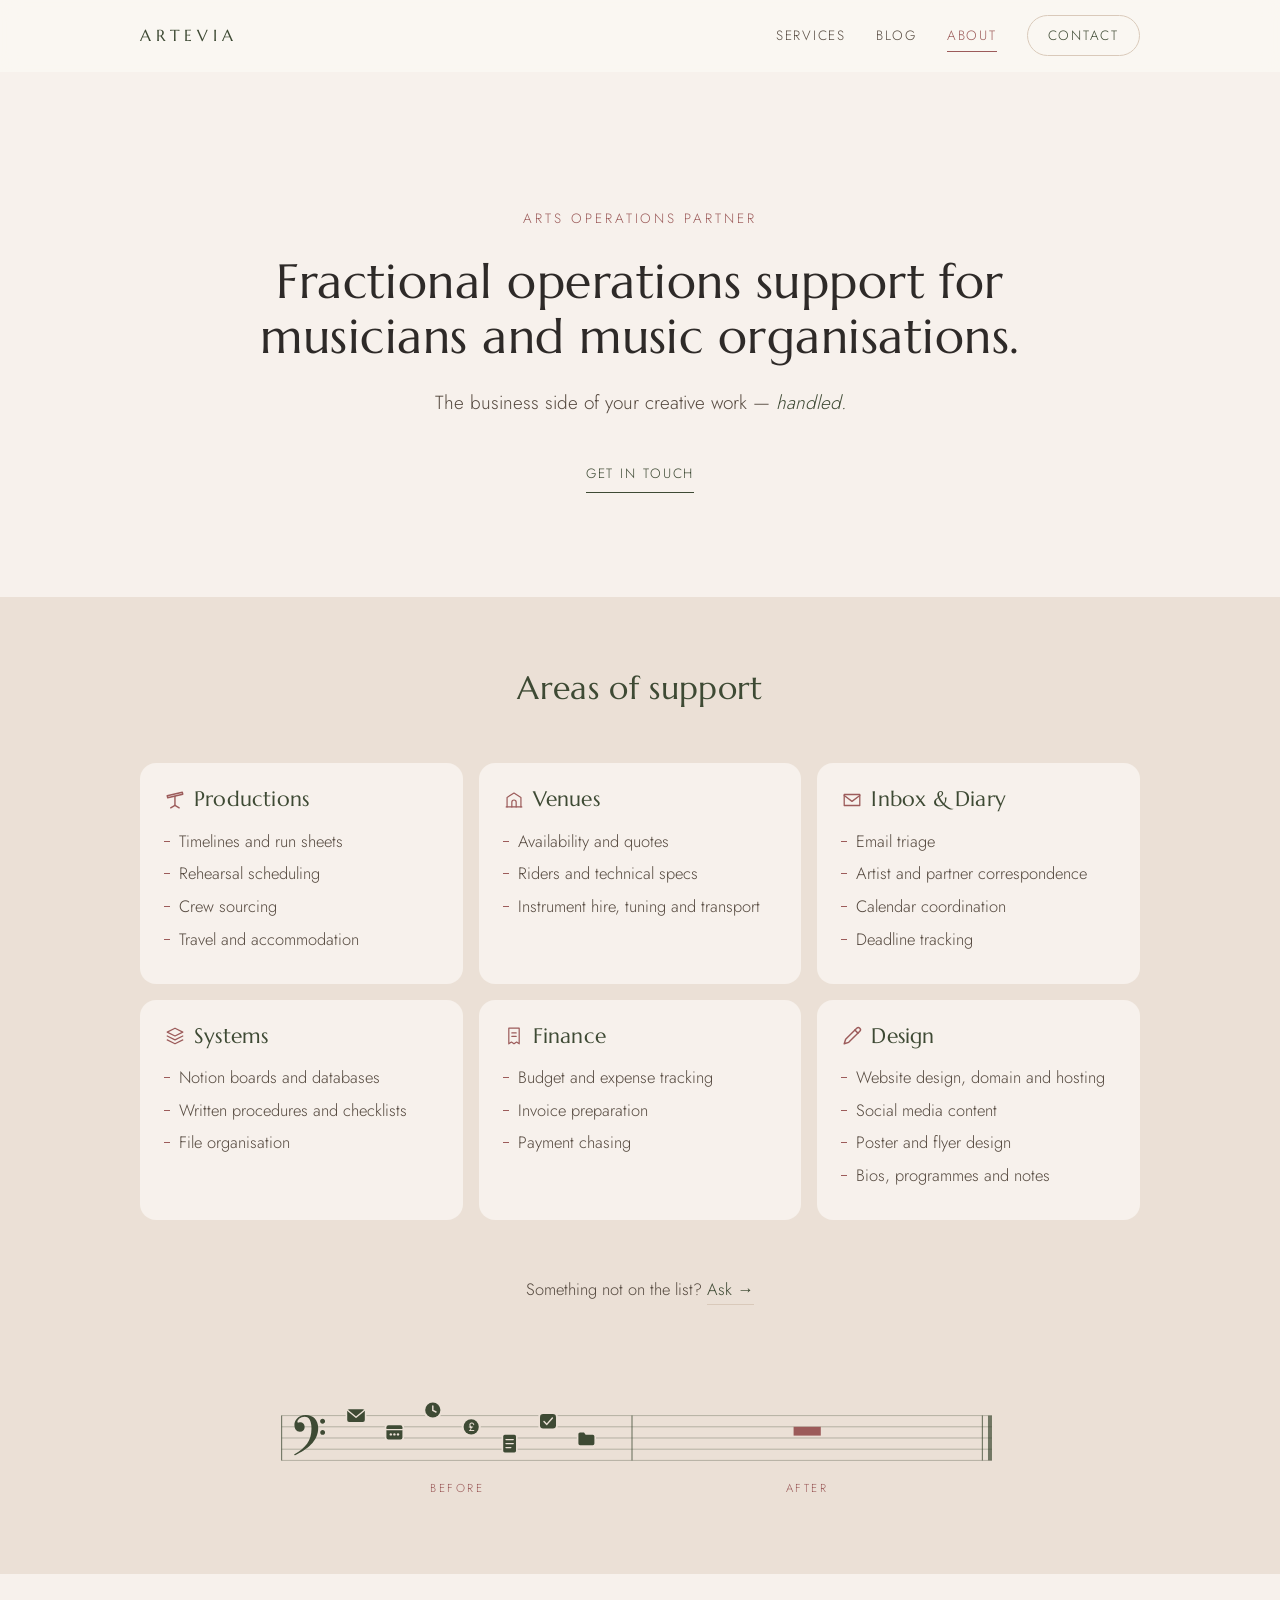
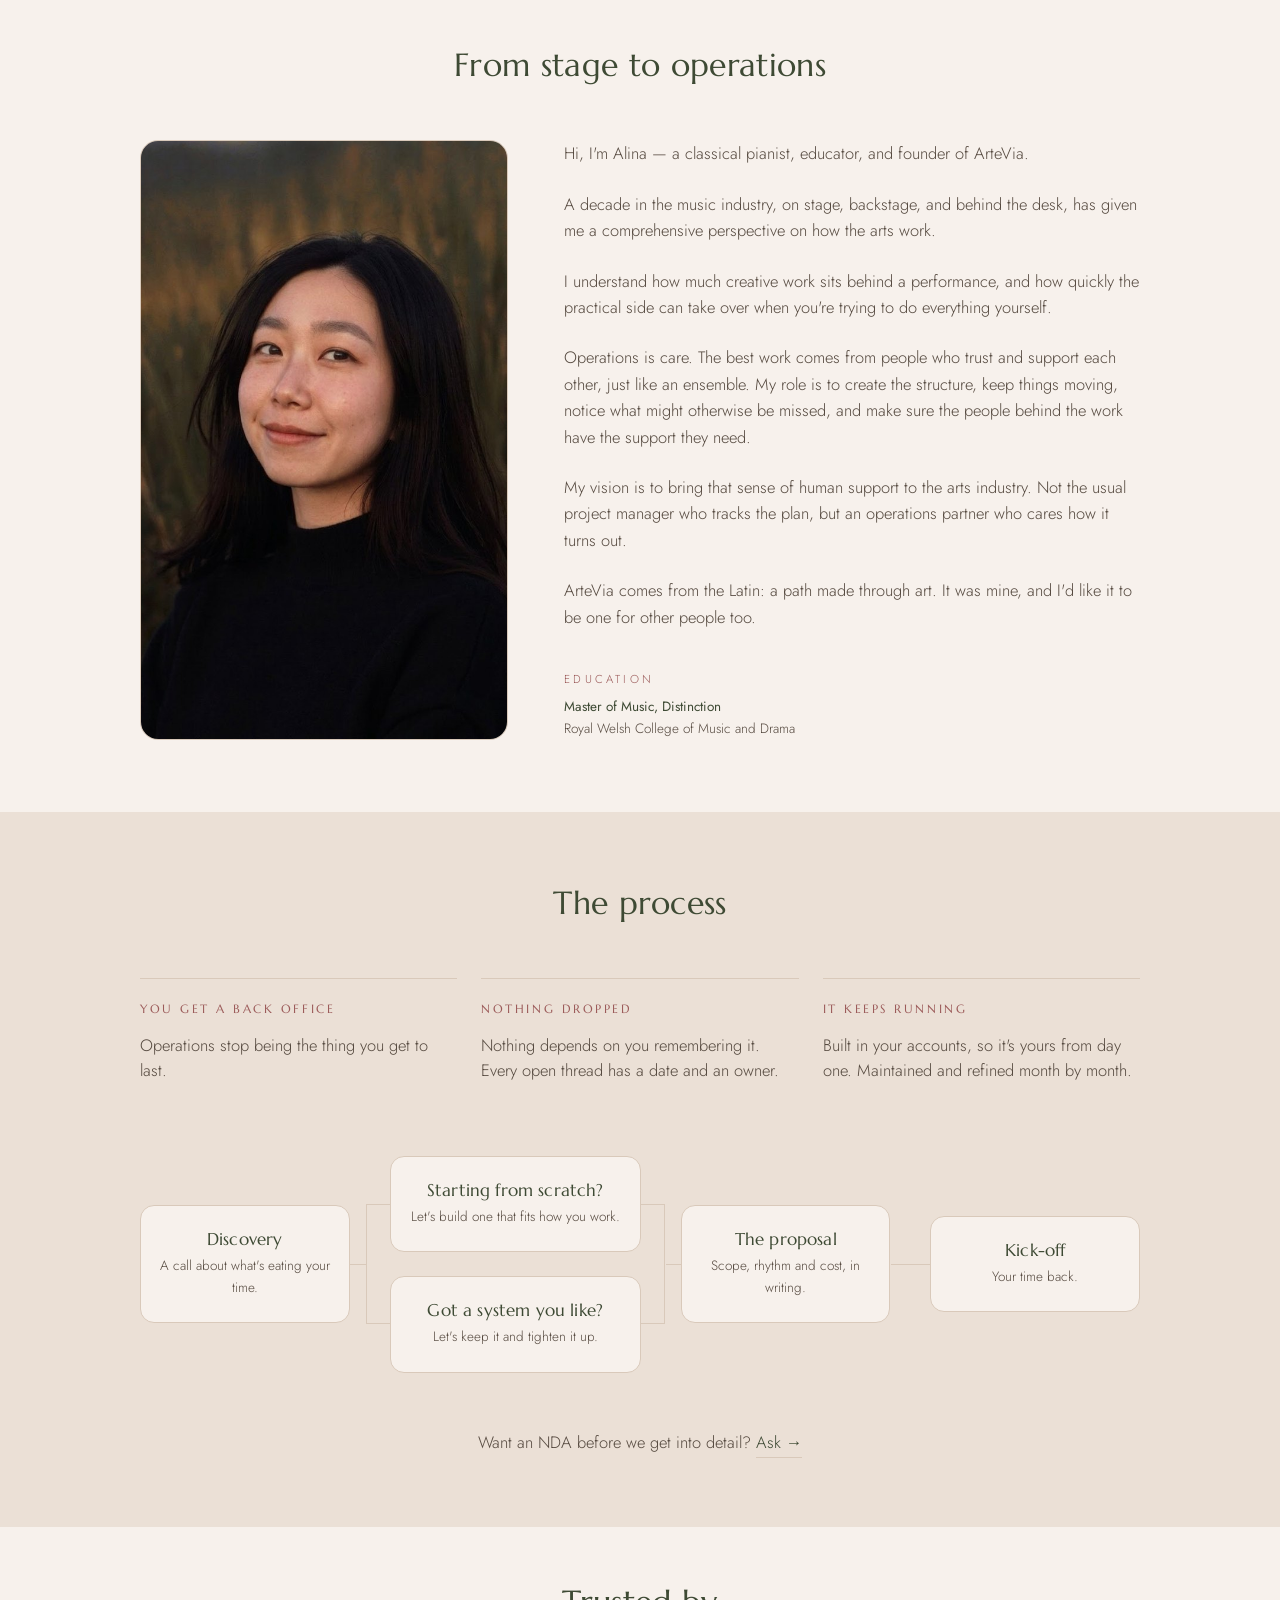
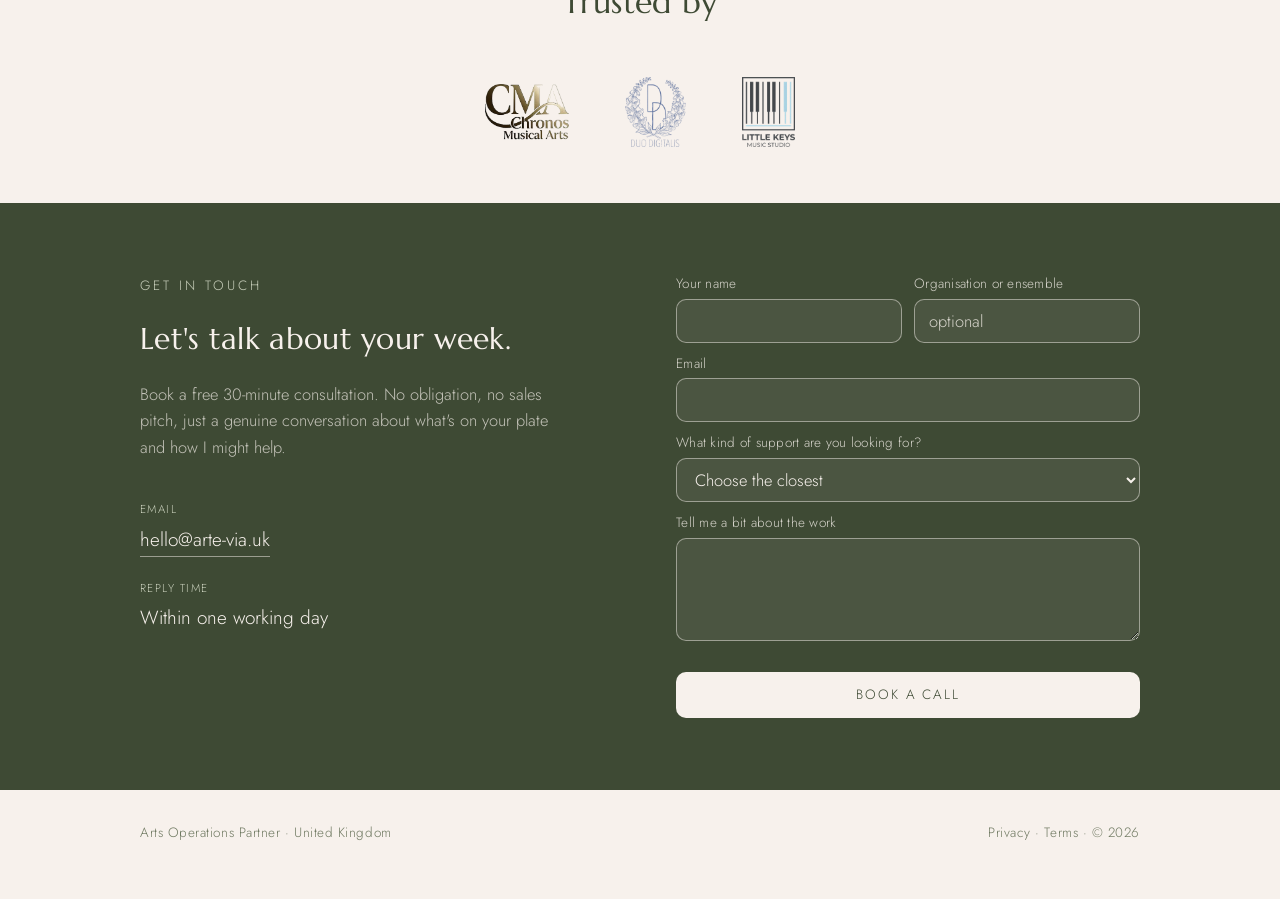
==== commit 08075f2d: "add robots.txt and sitemap.xml" ====
--- a/site/index.html
+++ b/site/index.html
@@ -3,7 +3,7 @@
 <head>
 <meta charset="UTF-8">
 <meta name="viewport" content="width=device-width, initial-scale=1.0">
-<title>Arts Operations Partner — for musicians and music organisations</title>
+<title>ArteVia — Operations support for musicians and music organisations</title>
 
 <link rel="icon" href="favicon.svg" type="image/svg+xml">
 <link rel="icon" href="favicon-32.png" sizes="32x32" type="image/png">
@@ -284,7 +284,7 @@
 
       <div class="shift-col">
         <h3>You get a back office</h3>
-        <p>Not a pair of hands — the systems and routines behind them, run for you.</p>
+        <p>Operations stop being the thing you get to last.</p>
       </div>
 
       <div class="shift-col">
@@ -310,11 +310,11 @@
         <div class="flow-branches">
           <div class="flow-branch">
             <h3>Starting from scratch?</h3>
-            <p>Built around the way you already do things.</p>
+            <p>Let's build one that fits how you work.</p>
           </div>
           <div class="flow-branch">
             <h3>Got a system you like?</h3>
-            <p>Kept running, and refined over time.</p>
+            <p>Let's keep it and tighten it up.</p>
           </div>
         </div>
       </div>
@@ -370,7 +370,10 @@
            smallest. -->
       <div class="contact-intro">
         <div class="eyebrow">Get in touch</div>
-        <h2>Let's talk about how I can help.</h2>
+        <!-- Alina's own line, restored. It was the h2 of this section before
+             the column was rebuilt. More specific than "how I can help", which
+             any consultant could write, and "your week" is the ArteVia idea. -->
+        <h2>Let's talk about your week.</h2>
         <p class="contact-lead">Book a free 30-minute consultation. No obligation, no sales pitch, just a genuine conversation about what's on your plate and how I might help.</p>
 
         <dl class="contact-facts">
